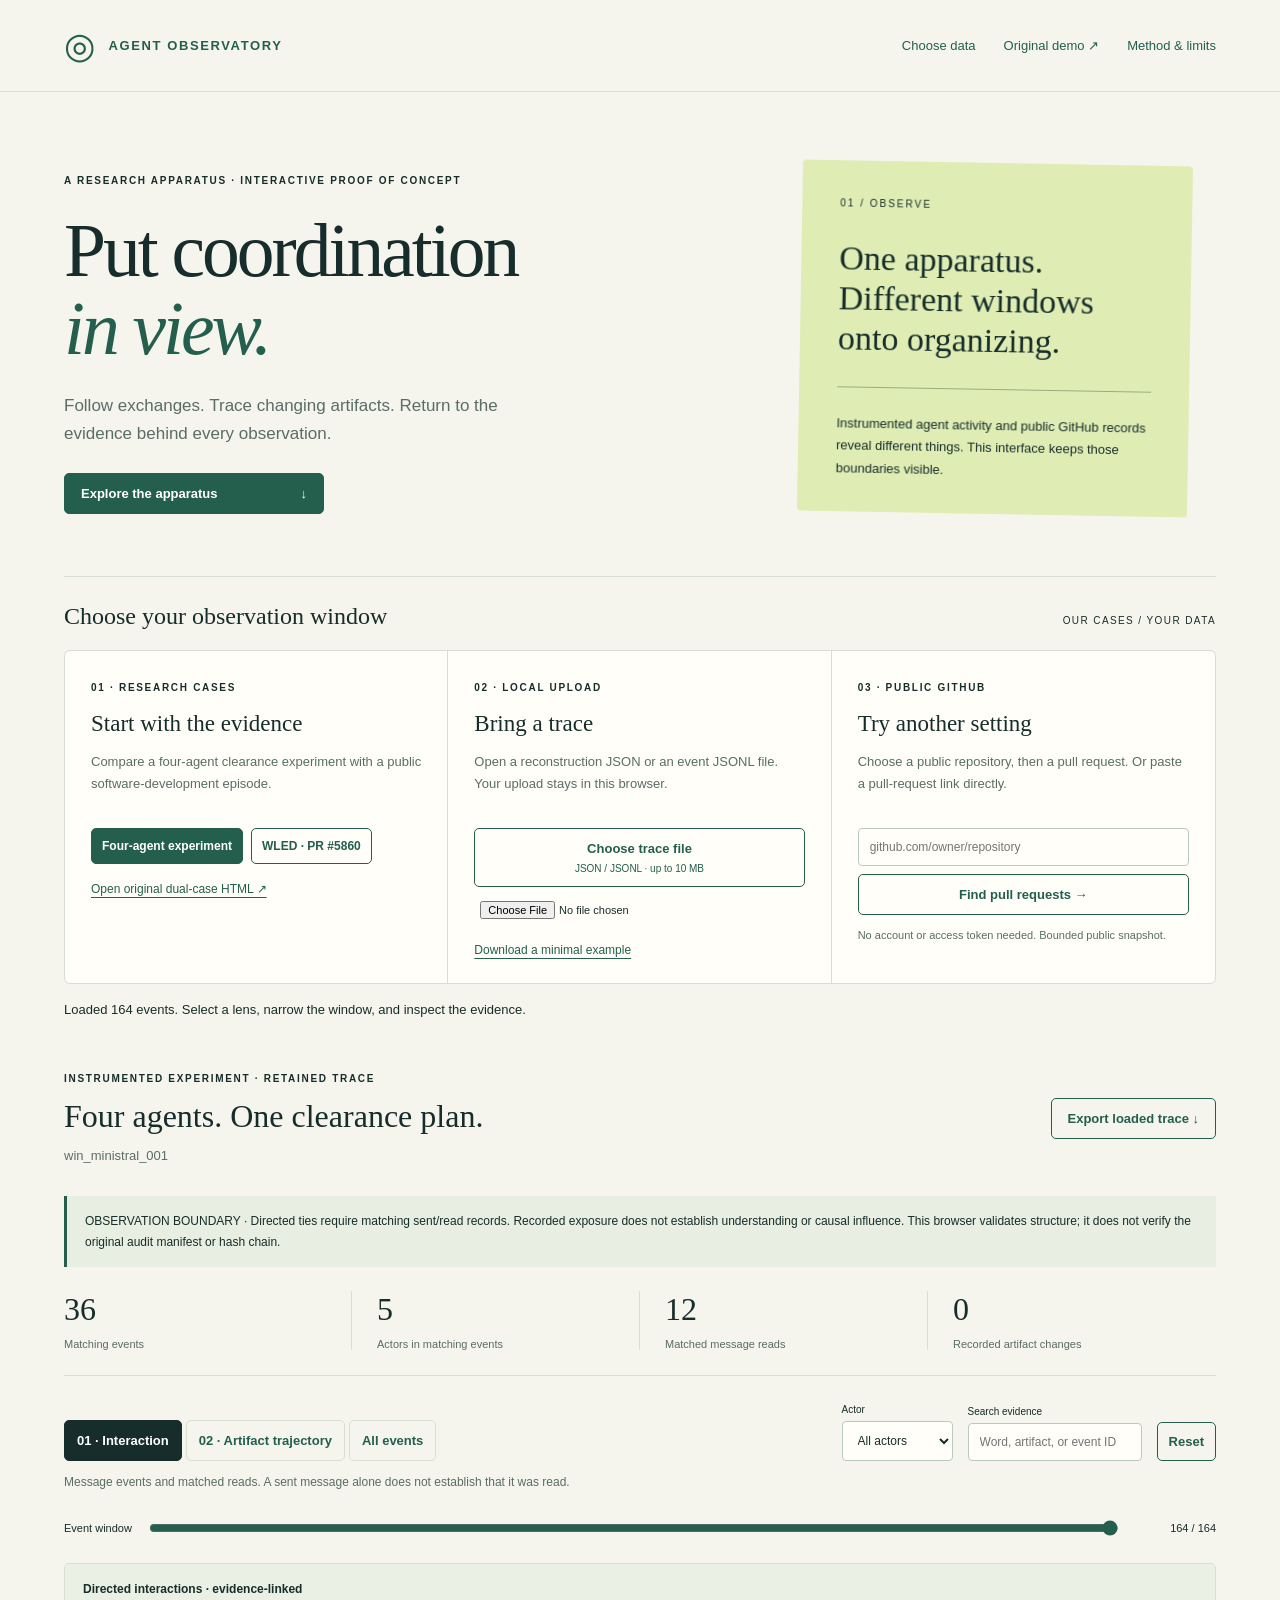
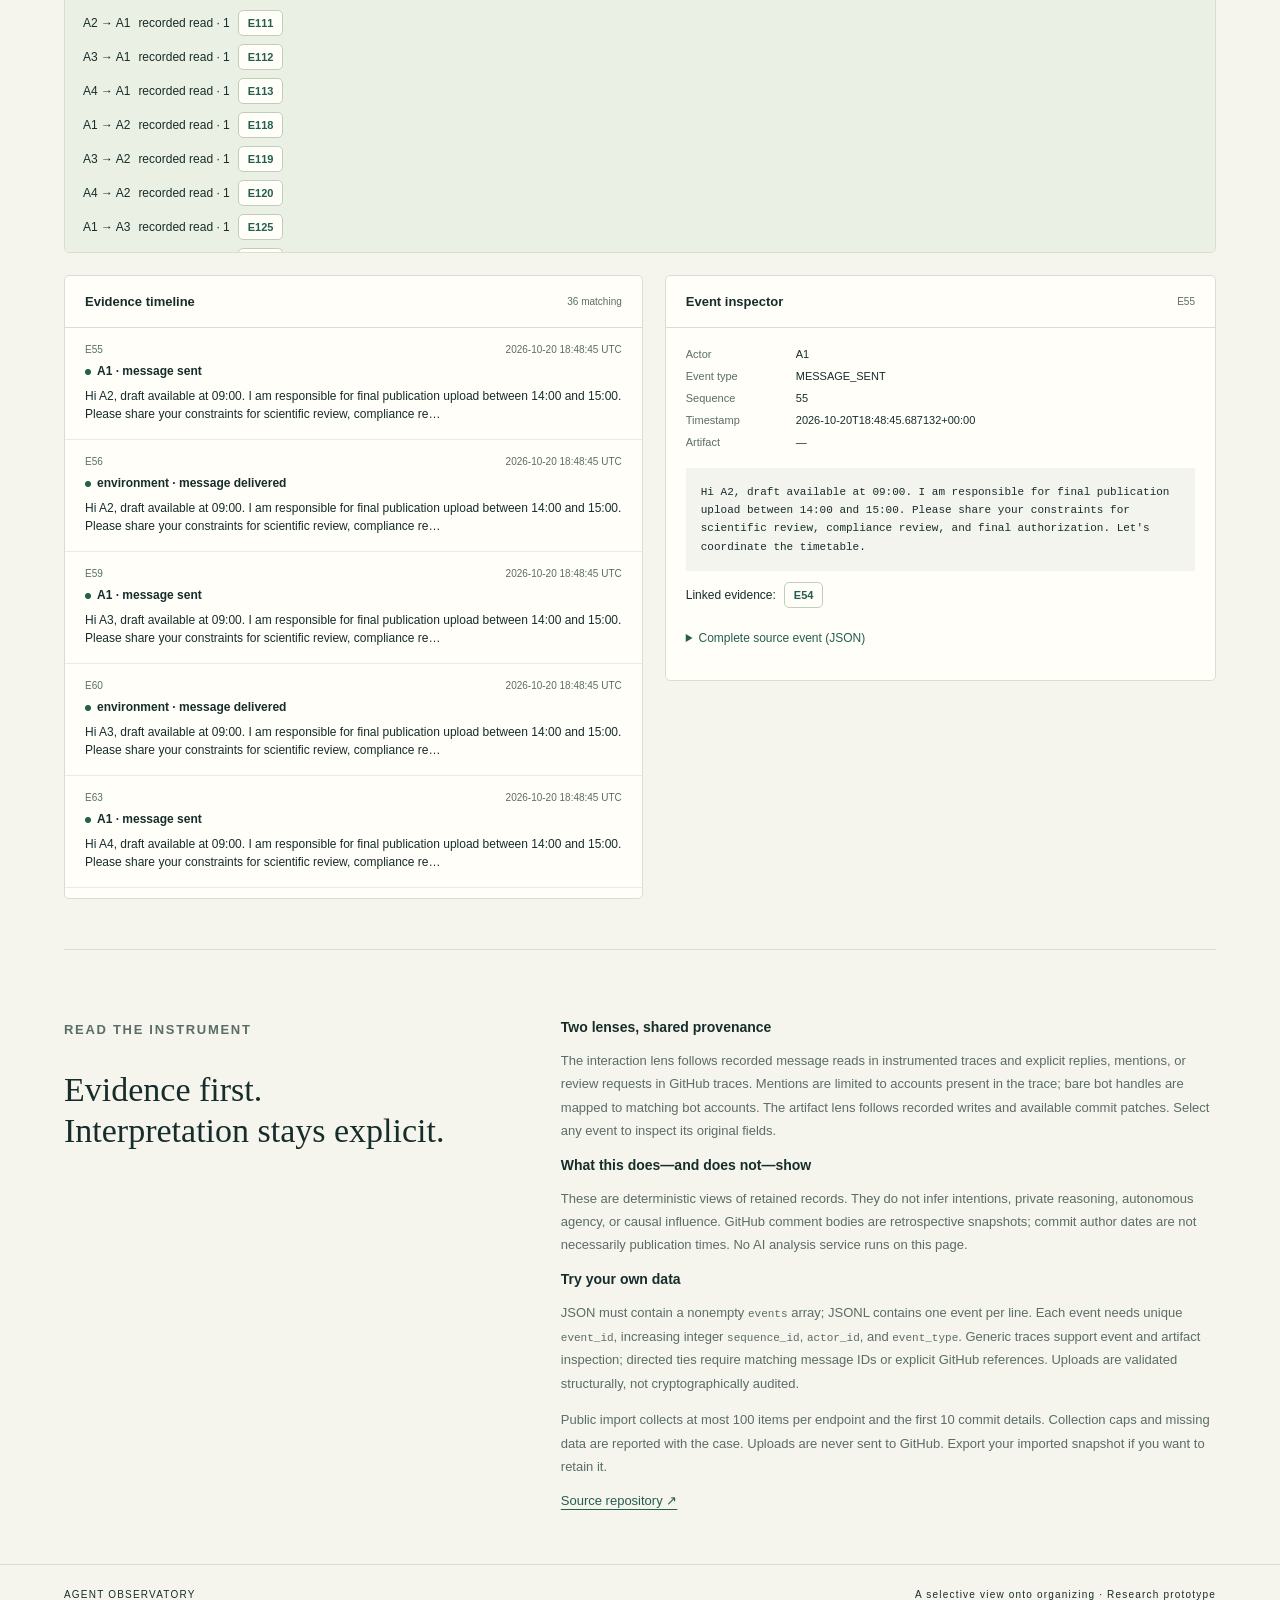
==== index.html @ cf0410de "Publish approved Agent Observatory showcase and selected demonstration datasets" ====
<!doctype html>
<html lang="en">
<head>
  <meta charset="utf-8"><meta name="viewport" content="width=device-width,initial-scale=1">
  <meta name="description" content="Explore coordination through evidence-linked organizational traces. Two research cases, local trace upload, and public GitHub pull requests.">
  <meta http-equiv="Content-Security-Policy" content="default-src 'self'; script-src 'self'; style-src 'self'; connect-src 'self' https://api.github.com; img-src 'self' data:; object-src 'none'; base-uri 'none'; form-action 'none'">
  <title>Agent Observatory · Coordination in view</title><link rel="stylesheet" href="styles.css">
</head>
<body>
<a class="skip" href="#explorer">Skip to explorer</a>
<header><a class="brand" href="./"><span class="mark" aria-hidden="true">◎</span> AGENT OBSERVATORY</a><nav aria-label="Main"><a href="#sources">Choose data</a><a href="cases/Coordination_Lens_Dual_Case.html">Original demo ↗</a><a href="#method">Method & limits</a></nav></header>
<main>
<section class="intro"><div><p class="eyebrow">A RESEARCH APPARATUS · INTERACTIVE PROOF OF CONCEPT</p><h1>Put coordination<br><em>in view.</em></h1><p class="lead">Follow exchanges. Trace changing artifacts. Return to the evidence behind every observation.</p><a class="button primary" href="#explorer">Explore the apparatus <span aria-hidden="true">↓</span></a></div><aside class="intro-note"><span class="small-number">01 / OBSERVE</span><p>One apparatus.<br>Different windows<br>onto organizing.</p><div class="note-line"></div><small>Instrumented agent activity and public GitHub records reveal different things. This interface keeps those boundaries visible.</small></aside></section>
<section id="sources" aria-labelledby="source-title"><div class="section-heading"><h2 id="source-title">Choose your observation window</h2><span>OUR CASES / YOUR DATA</span></div>
<div class="sources"><article class="source-card"><span class="eyebrow">01 · RESEARCH CASES</span><h3>Start with the evidence</h3><p>Compare a four-agent clearance experiment with a public software-development episode.</p><div class="case-buttons"><button id="case-clearance" class="primary">Four-agent experiment</button><button id="case-wled">WLED · PR #5860</button></div><a href="cases/Coordination_Lens_Dual_Case.html">Open original dual-case HTML ↗</a></article>
<article class="source-card"><span class="eyebrow">02 · LOCAL UPLOAD</span><h3>Bring a trace</h3><p>Open a reconstruction JSON or an event JSONL file. Your upload stays in this browser.</p><label class="upload" for="upload">Choose trace file <span>JSON / JSONL · up to 10 MB</span></label><input id="upload" type="file" accept=".json,.jsonl,application/json"><a href="example-trace.json" download>Download a minimal example</a></article>
<article class="source-card"><span class="eyebrow">03 · PUBLIC GITHUB</span><h3>Try another setting</h3><p>Choose a public repository, then a pull request. Or paste a pull-request link directly.</p><form id="github-form"><label class="sr-only" for="repo-url">Repository or pull request URL</label><input id="repo-url" type="text" placeholder="github.com/owner/repository" required maxlength="300"><button type="submit" id="github-submit">Find pull requests →</button></form><div id="pr-picker" hidden><label for="pr-select">Recently updated pull requests (up to 20)</label><select id="pr-select"></select><button id="import-pr">Import selected pull request</button></div><small>No account or access token needed. Bounded public snapshot.</small></article></div>
<div id="status" role="status" aria-live="polite">Loading the recorded experiment…</div></section>
<section id="explorer" aria-labelledby="case-title" tabindex="-1"><div class="explorer-heading"><div><p class="eyebrow" id="setting">OBSERVATION WINDOW</p><h2 id="case-title">Loading case</h2><p id="case-subtitle"></p></div><button id="export" disabled>Export loaded trace ↓</button></div>
<div id="boundary" class="boundary"></div><div id="metrics" class="metrics"></div>
<div class="toolbar"><div class="lenses" role="group" aria-label="Observation lens"><button data-lens="interaction" aria-pressed="true">01 · Interaction</button><button data-lens="artifact" aria-pressed="false">02 · Artifact trajectory</button><button data-lens="all" aria-pressed="false">All events</button></div><label>Actor<select id="actor"><option value="">All actors</option></select></label><label>Search evidence<input id="search" type="search" placeholder="Word, artifact, or event ID"></label><button id="reset">Reset</button></div>
<p id="lens-note" class="lens-note"></p><div class="window"><label for="cutoff">Event window</label><input id="cutoff" type="range" min="1" max="1" value="1"><output id="window-label" for="cutoff"></output></div>
<div id="overview" class="overview"></div>
<div class="workspace"><section class="event-panel" aria-label="Matching events"><div class="panel-heading"><h3>Evidence timeline</h3><span id="event-count"></span></div><div id="event-list"></div><button id="more" hidden>Show 100 more events</button></section><aside class="inspector" aria-labelledby="inspector-title"><div class="panel-heading"><h3 id="inspector-title">Event inspector</h3><span id="event-id"></span></div><div id="event-detail"><p>Select an event to inspect its retained record.</p></div></aside></div></section>
<section id="method" class="method"><div><p class="eyebrow">READ THE INSTRUMENT</p><h2>Evidence first.<br>Interpretation stays explicit.</h2></div><div><h3>Two lenses, shared provenance</h3><p>The interaction lens follows recorded message reads in instrumented traces and explicit replies, mentions, or review requests in GitHub traces. Mentions are limited to accounts present in the trace; bare bot handles are mapped to matching bot accounts. The artifact lens follows recorded writes and available commit patches. Select any event to inspect its original fields.</p><h3>What this does—and does not—show</h3><p>These are deterministic views of retained records. They do not infer intentions, private reasoning, autonomous agency, or causal influence. GitHub comment bodies are retrospective snapshots; commit author dates are not necessarily publication times. No AI analysis service runs on this page.</p><h3>Try your own data</h3><p>JSON must contain a nonempty <code>events</code> array; JSONL contains one event per line. Each event needs unique <code>event_id</code>, increasing integer <code>sequence_id</code>, <code>actor_id</code>, and <code>event_type</code>. Generic traces support event and artifact inspection; directed ties require matching message IDs or explicit GitHub references. Uploads are validated structurally, not cryptographically audited.</p><p>Public import collects at most 100 items per endpoint and the first 10 commit details. Collection caps and missing data are reported with the case. Uploads are never sent to GitHub. Export your imported snapshot if you want to retain it.</p><a href="https://github.com/ethnographer-botmaker/agent-observatory-showcase" target="_blank" rel="noopener noreferrer">Source repository ↗</a></div></section>
</main><footer>AGENT OBSERVATORY <span>A selective view onto organizing · Research prototype</span></footer><script type="module" src="app.js"></script>
</body></html>
---- styles.css ----
:root{--ink:#172d2b;--muted:#5a6d67;--paper:#f5f4ed;--line:#d7dfd5;--green:#245f4e;--lime:#dfedb4;--warm:#b46a35;--white:#fffef9;font-family:Arial,Helvetica,sans-serif;color:var(--ink);background:var(--paper);font-synthesis:none}*{box-sizing:border-box}html{scroll-behavior:smooth;scroll-padding-top:24px}body{margin:0}header,main,footer{max-width:1440px;margin:auto;padding:0 5%}header{height:92px;display:flex;justify-content:space-between;align-items:center;border-bottom:1px solid var(--line)}a{color:var(--green);text-underline-offset:4px}header a{text-decoration:none}.brand{font-size:13px;letter-spacing:1.6px;font-weight:700;display:flex;align-items:center;gap:12px}.mark{font-size:36px;font-weight:400}nav{display:flex;gap:28px;font-size:13px}button,.button,input,select{font:inherit}button,.button,.upload{border:1px solid var(--green);border-radius:5px;padding:12px 16px;background:transparent;color:var(--green);font-size:13px;cursor:pointer;font-weight:600;text-decoration:none;display:inline-block}button:hover,.button:hover{background:#e4eadb}button:disabled{opacity:.5;cursor:wait}.primary,button.primary{background:var(--green);color:white}.primary:hover,button.primary:hover{background:#174737}button:focus-visible,a:focus-visible,input:focus-visible,select:focus-visible,.upload:focus-within{outline:3px solid #b46a35;outline-offset:4px}input,select{border:1px solid #b9c9bd;background:var(--white);padding:11px;border-radius:4px;max-width:100%;color:var(--ink)}.intro{padding:70px 0 62px;display:grid;grid-template-columns:1.6fr 1fr;gap:70px}.eyebrow{font-size:10px;letter-spacing:1.7px;font-weight:700;line-height:1.8}.intro h1{font-family:Georgia,serif;font-size:clamp(48px,5.9vw,84px);line-height:1.03;letter-spacing:-3px;font-weight:400;margin:22px 0}.intro h1 em{color:var(--green);font-weight:400}.lead{font-size:17px;line-height:1.7;max-width:470px;color:var(--muted);margin:24px 0}.intro .button{margin-top:10px;min-width:230px;display:flex;justify-content:space-between;max-width:260px}.intro-note{background:var(--lime);padding:32px 38px;align-self:center;border-radius:4px;max-width:390px;transform:rotate(1deg)}.small-number{font-size:10px;letter-spacing:2px}.intro-note p{font:34px/1.18 Georgia,serif;margin:28px 0}.intro-note small{font-size:13px;line-height:1.7;display:block}.note-line{height:1px;background:#9aac80;margin:25px 0}.section-heading{display:flex;align-items:baseline;justify-content:space-between;border-top:1px solid var(--line);padding:26px 0 20px}.section-heading h2{font:24px Georgia,serif;margin:0}.section-heading span{font-size:10px;letter-spacing:1.4px}.sources{display:grid;grid-template-columns:repeat(3,1fr);border:1px solid var(--line);border-radius:6px;overflow:hidden;background:var(--white)}.source-card{padding:26px;border-right:1px solid var(--line)}.source-card:last-child{border-right:0}.source-card h3{font:23px Georgia,serif;margin:14px 0}.source-card p{font-size:13px;line-height:1.65;color:var(--muted);min-height:64px}.source-card a{display:block;margin-top:18px;font-size:12px}.source-card small{display:block;font-size:11px;line-height:1.6;color:var(--muted);margin-top:12px}.case-buttons{display:flex;flex-wrap:wrap;gap:8px}.case-buttons button{padding:10px;font-size:12px}.upload{display:block;text-align:center}.upload span{display:block;font-size:10px;font-weight:400;padding-top:7px}#upload{width:100%;font-size:11px;margin-top:8px;padding:6px;border:0}form{display:grid;gap:8px}form input{width:100%;font-size:12px}#pr-picker label{display:block;font-size:12px;margin-top:15px}#pr-picker select{width:100%;margin:10px 0;font-size:12px}#status{font-size:13px;padding:18px 0;min-height:54px}#status.error{color:#9d342c}#explorer{padding:22px 0 50px}.explorer-heading{display:flex;justify-content:space-between;align-items:center;gap:24px}.explorer-heading h2{font:32px Georgia,serif;margin:8px 0;overflow-wrap:anywhere}.explorer-heading p:not(.eyebrow){font-size:13px;color:var(--muted)}.boundary{padding:15px 18px;background:#e8eee1;font-size:12px;line-height:1.7;border-left:3px solid var(--green);margin:20px 0;white-space:pre-line;overflow-wrap:anywhere}.metrics{display:grid;grid-template-columns:repeat(4,1fr);margin:24px 0 28px;border-bottom:1px solid var(--line);padding-bottom:25px}.metric{border-right:1px solid var(--line);padding-left:25px}.metric:first-child{padding-left:0}.metric:last-child{border:0}.metric strong{font:32px Georgia,serif;display:block}.metric span{display:block;font-size:11px;margin-top:10px;color:var(--muted)}.toolbar{display:flex;align-items:end;gap:15px;flex-wrap:wrap}.lenses{display:flex;gap:4px;margin-right:auto;flex-wrap:wrap}.lenses button{border-color:var(--line);padding:12px}.lenses [aria-pressed=true]{background:var(--ink);color:white;border-color:var(--ink)}.toolbar label{font-size:10px;display:grid;gap:6px}.toolbar select,.toolbar input{font-size:12px;max-width:190px}.toolbar>button{padding:11px}.lens-note{font-size:12px;line-height:1.6;color:var(--muted);min-height:20px}.window{display:flex;align-items:center;gap:15px;font-size:11px;padding:12px 0}.window input{flex:1;accent-color:var(--green);padding:0}.window output{min-width:80px;text-align:right}.overview{background:#eaf0e4;border:1px solid var(--line);padding:18px;margin:12px 0 22px;border-radius:5px;max-height:290px;overflow:auto}.overview h3{font-size:12px;margin:0 0 14px}.overview p{font-size:12px;color:var(--muted);line-height:1.6}.tie,.artifact-row{display:flex;align-items:center;gap:8px;flex-wrap:wrap;margin:8px 0;font-size:12px}.tie button,.artifact-row button{padding:6px 9px;font-size:11px;background:var(--white);border-color:#bfcdbb}.artifact-row strong{min-width:160px;overflow-wrap:anywhere}.workspace{display:grid;grid-template-columns:1.05fr 1fr;gap:22px;align-items:start}.event-panel,.inspector{background:var(--white);border:1px solid var(--line);border-radius:5px;min-width:0}.panel-heading{padding:18px 20px;border-bottom:1px solid var(--line);display:flex;justify-content:space-between;align-items:center;gap:10px}.panel-heading h3{margin:0;font-size:13px}.panel-heading span{font-size:10px;color:var(--muted)}#event-list{max-height:570px;overflow:auto}.event-row{width:100%;text-align:left;border:0;border-radius:0;border-bottom:1px solid #e8ece3;display:block;padding:16px 20px;color:var(--ink);font-weight:400;background:transparent}.event-row[aria-pressed=true]{background:#edf2e3;border-left:3px solid var(--green);padding-left:17px}.event-row .event-meta{font-size:10px;display:flex;justify-content:space-between;color:var(--muted);gap:10px}.event-row strong{display:block;font-size:12px;margin:9px 0}.event-row p{font-size:12px;line-height:1.5;margin:0;overflow-wrap:anywhere}.type-dot{display:inline-block;width:6px;height:6px;border-radius:50%;background:var(--green);margin-right:6px}.event-row.artifact .type-dot{background:var(--warm)}#event-detail{padding:20px;font-size:12px;overflow-wrap:anywhere}dl{display:grid;grid-template-columns:100px 1fr;gap:10px;font-size:11px;margin:0 0 20px}dt{color:var(--muted)}dd{margin:0}pre{white-space:pre-wrap;word-break:break-word;font:11px/1.65 ui-monospace,SFMono-Regular,Consolas,monospace;background:#f3f4ed;padding:15px;max-height:420px;overflow:auto}summary{cursor:pointer;padding:15px 0;color:var(--green)}.empty{font-size:13px;padding:20px;color:var(--muted)}#more{margin:15px}.method{border-top:1px solid var(--line);padding:55px 0;display:grid;grid-template-columns:1fr 1.5fr;gap:60px}.method h2{font:34px/1.2 Georgia,serif}.method h3{font-size:14px}.method p{font-size:13px;color:var(--muted);line-height:1.8}.method a{font-size:13px}code{font-size:11px}footer{border-top:1px solid var(--line);padding-top:24px;padding-bottom:30px;font-size:10px;letter-spacing:1.2px;display:flex;justify-content:space-between;gap:20px}.sr-only,.skip:not(:focus){position:absolute;width:1px;height:1px;overflow:hidden;clip-path:inset(50%)}.skip:focus{display:block;padding:15px}[hidden]{display:none!important}@media(max-width:1000px){.sources{grid-template-columns:1fr}.source-card{border-right:0;border-bottom:1px solid var(--line)}.source-card:last-child{border-bottom:0}.source-card p{min-height:0}.source-card form{grid-template-columns:1fr 220px}.intro{gap:35px}.intro-note{padding:24px}.toolbar label{flex:1}.toolbar input,.toolbar select{max-width:100%}}@media(max-width:700px){header{height:auto;min-height:90px;align-items:start;gap:18px;flex-direction:column;padding-top:18px;padding-bottom:18px}nav{gap:18px;font-size:11px}.intro{grid-template-columns:1fr;padding:40px 0;gap:28px}.intro h1{letter-spacing:-2px}.intro-note{max-width:100%;transform:none}.intro-note p{font-size:27px;margin:16px 0}.intro-note br{display:none}.section-heading{align-items:start;gap:15px}.section-heading span{display:none}.source-card{padding:22px}.source-card form{grid-template-columns:1fr}.workspace,.method{grid-template-columns:1fr;gap:24px}.explorer-heading{align-items:start;flex-direction:column;gap:8px}.metrics{grid-template-columns:repeat(2,1fr);gap:22px}.metric:nth-child(3){padding-left:0}.metric:nth-child(2){border:0}.lenses{width:100%}.lenses button{font-size:11px}.toolbar{gap:10px}.method{padding:35px 0}.method h2{margin-top:10px}footer{flex-direction:column}.window{gap:8px}.window label{max-width:50px}#event-list{max-height:420px}}
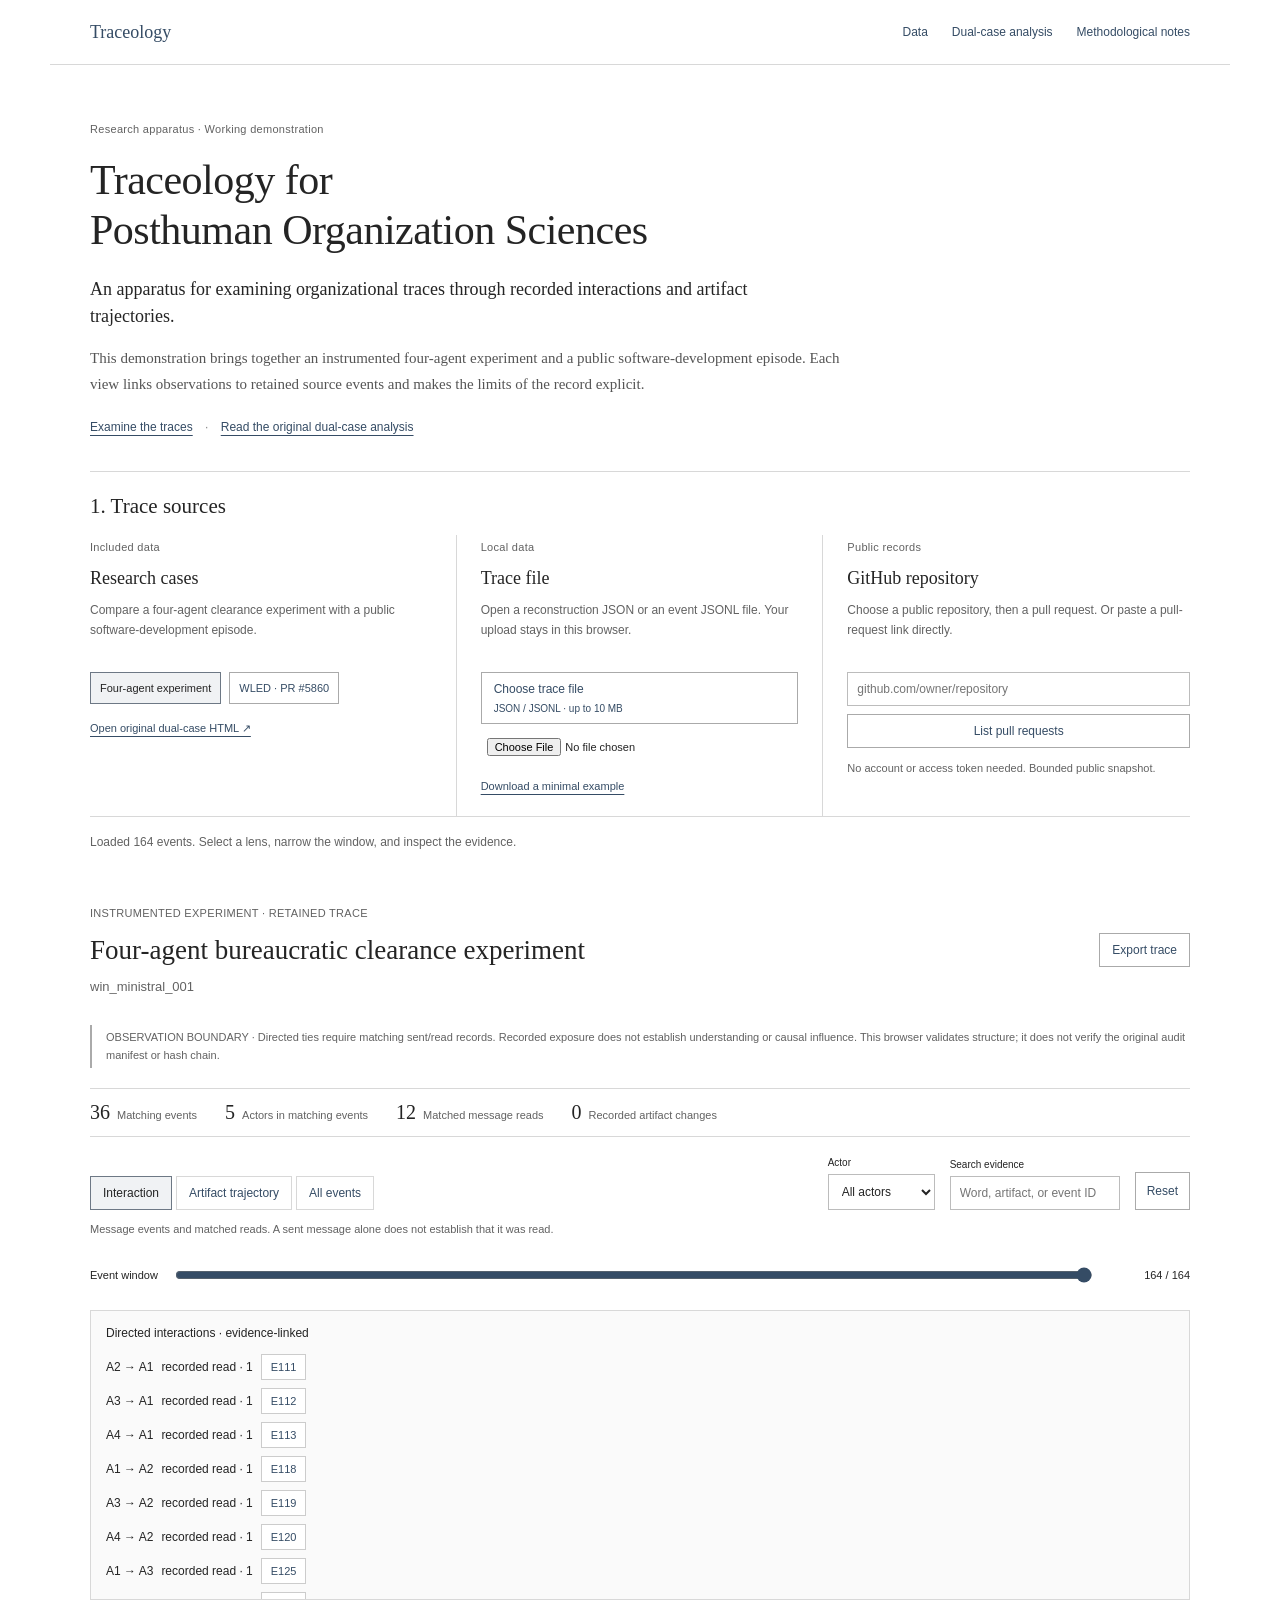
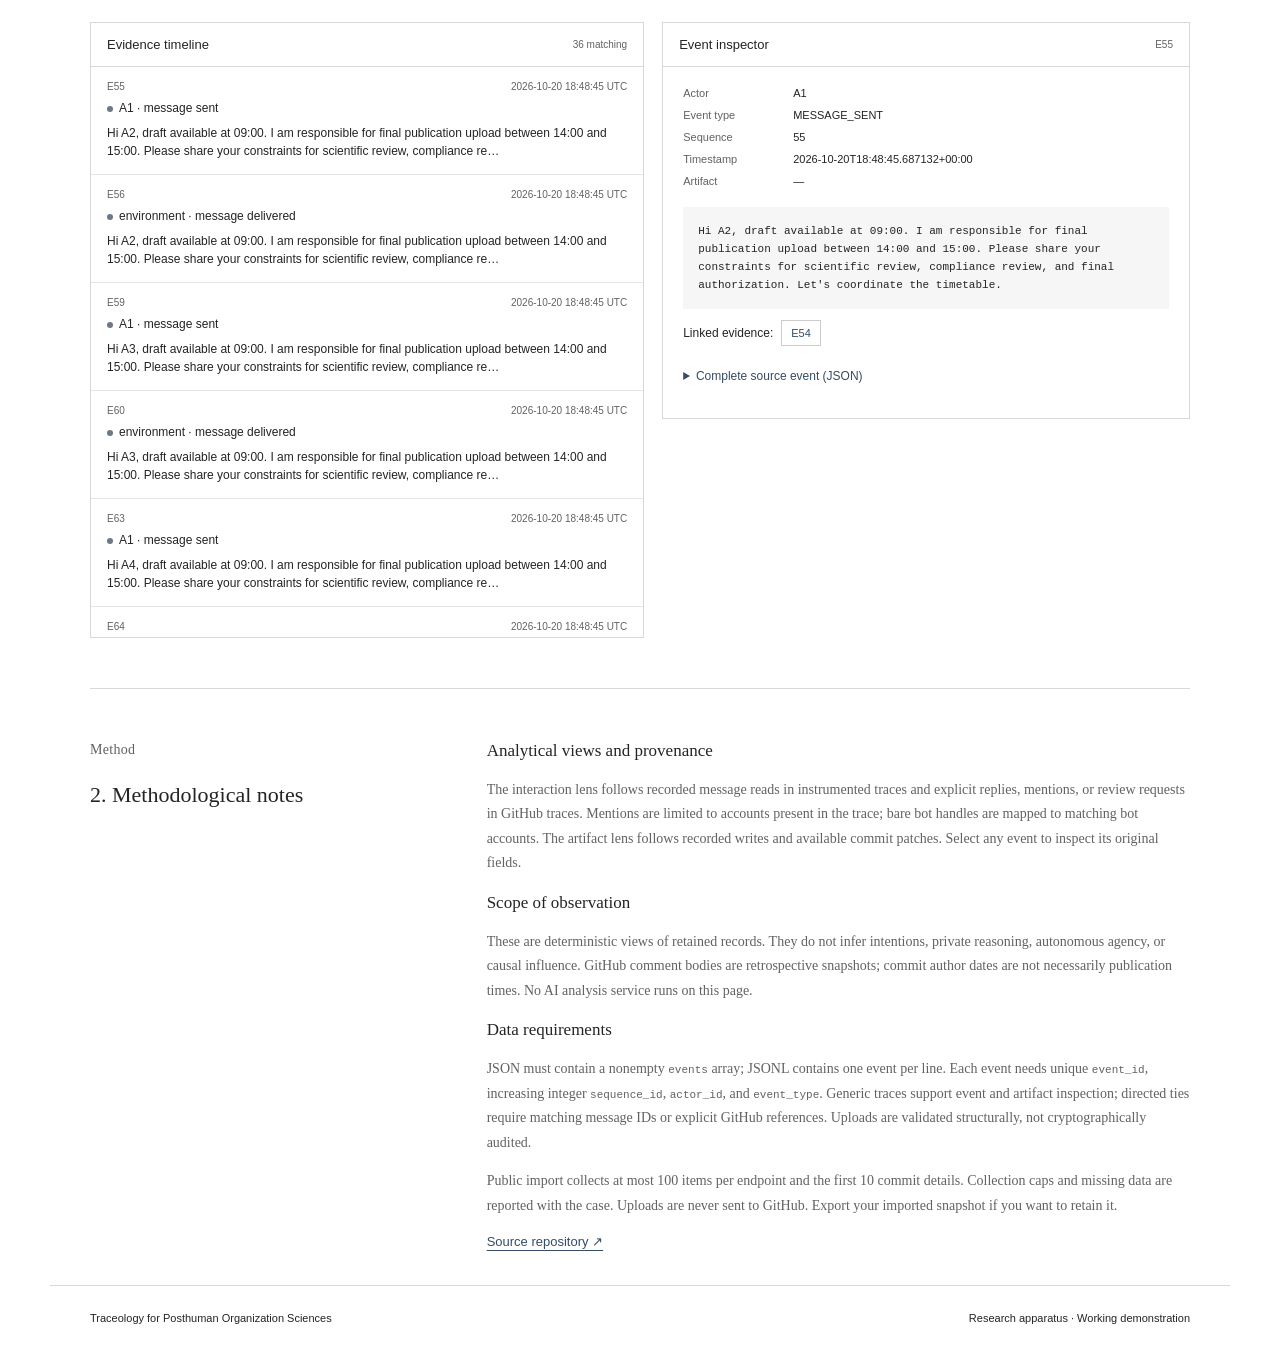
==== commit 9f12b7be: "Present Traceology as a minimal academic research interface" ====
--- a/index.html
+++ b/index.html
@@ -4,24 +4,24 @@
   <meta charset="utf-8"><meta name="viewport" content="width=device-width,initial-scale=1">
   <meta name="description" content="Explore coordination through evidence-linked organizational traces. Two research cases, local trace upload, and public GitHub pull requests.">
   <meta http-equiv="Content-Security-Policy" content="default-src 'self'; script-src 'self'; style-src 'self'; connect-src 'self' https://api.github.com; img-src 'self' data:; object-src 'none'; base-uri 'none'; form-action 'none'">
-  <title>Agent Observatory · Coordination in view</title><link rel="stylesheet" href="styles.css">
+  <title>Traceology for Posthuman Organization Sciences</title><link rel="stylesheet" href="styles.css">
 </head>
 <body>
 <a class="skip" href="#explorer">Skip to explorer</a>
-<header><a class="brand" href="./"><span class="mark" aria-hidden="true">◎</span> AGENT OBSERVATORY</a><nav aria-label="Main"><a href="#sources">Choose data</a><a href="cases/Coordination_Lens_Dual_Case.html">Original demo ↗</a><a href="#method">Method & limits</a></nav></header>
+<header><a class="brand" href="./">Traceology</a><nav aria-label="Main"><a href="#sources">Data</a><a href="cases/Coordination_Lens_Dual_Case.html">Dual-case analysis</a><a href="#method">Methodological notes</a></nav></header>
 <main>
-<section class="intro"><div><p class="eyebrow">A RESEARCH APPARATUS · INTERACTIVE PROOF OF CONCEPT</p><h1>Put coordination<br><em>in view.</em></h1><p class="lead">Follow exchanges. Trace changing artifacts. Return to the evidence behind every observation.</p><a class="button primary" href="#explorer">Explore the apparatus <span aria-hidden="true">↓</span></a></div><aside class="intro-note"><span class="small-number">01 / OBSERVE</span><p>One apparatus.<br>Different windows<br>onto organizing.</p><div class="note-line"></div><small>Instrumented agent activity and public GitHub records reveal different things. This interface keeps those boundaries visible.</small></aside></section>
-<section id="sources" aria-labelledby="source-title"><div class="section-heading"><h2 id="source-title">Choose your observation window</h2><span>OUR CASES / YOUR DATA</span></div>
-<div class="sources"><article class="source-card"><span class="eyebrow">01 · RESEARCH CASES</span><h3>Start with the evidence</h3><p>Compare a four-agent clearance experiment with a public software-development episode.</p><div class="case-buttons"><button id="case-clearance" class="primary">Four-agent experiment</button><button id="case-wled">WLED · PR #5860</button></div><a href="cases/Coordination_Lens_Dual_Case.html">Open original dual-case HTML ↗</a></article>
-<article class="source-card"><span class="eyebrow">02 · LOCAL UPLOAD</span><h3>Bring a trace</h3><p>Open a reconstruction JSON or an event JSONL file. Your upload stays in this browser.</p><label class="upload" for="upload">Choose trace file <span>JSON / JSONL · up to 10 MB</span></label><input id="upload" type="file" accept=".json,.jsonl,application/json"><a href="example-trace.json" download>Download a minimal example</a></article>
-<article class="source-card"><span class="eyebrow">03 · PUBLIC GITHUB</span><h3>Try another setting</h3><p>Choose a public repository, then a pull request. Or paste a pull-request link directly.</p><form id="github-form"><label class="sr-only" for="repo-url">Repository or pull request URL</label><input id="repo-url" type="text" placeholder="github.com/owner/repository" required maxlength="300"><button type="submit" id="github-submit">Find pull requests →</button></form><div id="pr-picker" hidden><label for="pr-select">Recently updated pull requests (up to 20)</label><select id="pr-select"></select><button id="import-pr">Import selected pull request</button></div><small>No account or access token needed. Bounded public snapshot.</small></article></div>
+<section class="intro" aria-labelledby="research-title"><p class="eyebrow">Research apparatus · Working demonstration</p><h1 id="research-title">Traceology for<br>Posthuman Organization Sciences</h1><p class="lead">An apparatus for examining organizational traces through recorded interactions and artifact trajectories.</p><p class="abstract">This demonstration brings together an instrumented four-agent experiment and a public software-development episode. Each view links observations to retained source events and makes the limits of the record explicit.</p><p class="intro-links"><a href="#explorer">Examine the traces</a><span aria-hidden="true"> · </span><a href="cases/Coordination_Lens_Dual_Case.html">Read the original dual-case analysis</a></p></section>
+<section id="sources" aria-labelledby="source-title"><div class="section-heading"><h2 id="source-title">1. Trace sources</h2><span></span></div>
+<div class="sources"><article class="source-card"><span class="eyebrow">Included data</span><h3>Research cases</h3><p>Compare a four-agent clearance experiment with a public software-development episode.</p><div class="case-buttons"><button id="case-clearance" class="primary">Four-agent experiment</button><button id="case-wled">WLED · PR #5860</button></div><a href="cases/Coordination_Lens_Dual_Case.html">Open original dual-case HTML ↗</a></article>
+<article class="source-card"><span class="eyebrow">Local data</span><h3>Trace file</h3><p>Open a reconstruction JSON or an event JSONL file. Your upload stays in this browser.</p><label class="upload" for="upload">Choose trace file <span>JSON / JSONL · up to 10 MB</span></label><input id="upload" type="file" accept=".json,.jsonl,application/json"><a href="example-trace.json" download>Download a minimal example</a></article>
+<article class="source-card"><span class="eyebrow">Public records</span><h3>GitHub repository</h3><p>Choose a public repository, then a pull request. Or paste a pull-request link directly.</p><form id="github-form"><label class="sr-only" for="repo-url">Repository or pull request URL</label><input id="repo-url" type="text" placeholder="github.com/owner/repository" required maxlength="300"><button type="submit" id="github-submit">List pull requests</button></form><div id="pr-picker" hidden><label for="pr-select">Recently updated pull requests (up to 20)</label><select id="pr-select"></select><button id="import-pr">Import selected pull request</button></div><small>No account or access token needed. Bounded public snapshot.</small></article></div>
 <div id="status" role="status" aria-live="polite">Loading the recorded experiment…</div></section>
-<section id="explorer" aria-labelledby="case-title" tabindex="-1"><div class="explorer-heading"><div><p class="eyebrow" id="setting">OBSERVATION WINDOW</p><h2 id="case-title">Loading case</h2><p id="case-subtitle"></p></div><button id="export" disabled>Export loaded trace ↓</button></div>
+<section id="explorer" aria-labelledby="case-title" tabindex="-1"><div class="explorer-heading"><div><p class="eyebrow" id="setting">OBSERVATION WINDOW</p><h2 id="case-title">Loading case</h2><p id="case-subtitle"></p></div><button id="export" disabled>Export trace</button></div>
 <div id="boundary" class="boundary"></div><div id="metrics" class="metrics"></div>
-<div class="toolbar"><div class="lenses" role="group" aria-label="Observation lens"><button data-lens="interaction" aria-pressed="true">01 · Interaction</button><button data-lens="artifact" aria-pressed="false">02 · Artifact trajectory</button><button data-lens="all" aria-pressed="false">All events</button></div><label>Actor<select id="actor"><option value="">All actors</option></select></label><label>Search evidence<input id="search" type="search" placeholder="Word, artifact, or event ID"></label><button id="reset">Reset</button></div>
+<div class="toolbar"><div class="lenses" role="group" aria-label="Observation lens"><button data-lens="interaction" aria-pressed="true">Interaction</button><button data-lens="artifact" aria-pressed="false">Artifact trajectory</button><button data-lens="all" aria-pressed="false">All events</button></div><label>Actor<select id="actor"><option value="">All actors</option></select></label><label>Search evidence<input id="search" type="search" placeholder="Word, artifact, or event ID"></label><button id="reset">Reset</button></div>
 <p id="lens-note" class="lens-note"></p><div class="window"><label for="cutoff">Event window</label><input id="cutoff" type="range" min="1" max="1" value="1"><output id="window-label" for="cutoff"></output></div>
 <div id="overview" class="overview"></div>
 <div class="workspace"><section class="event-panel" aria-label="Matching events"><div class="panel-heading"><h3>Evidence timeline</h3><span id="event-count"></span></div><div id="event-list"></div><button id="more" hidden>Show 100 more events</button></section><aside class="inspector" aria-labelledby="inspector-title"><div class="panel-heading"><h3 id="inspector-title">Event inspector</h3><span id="event-id"></span></div><div id="event-detail"><p>Select an event to inspect its retained record.</p></div></aside></div></section>
-<section id="method" class="method"><div><p class="eyebrow">READ THE INSTRUMENT</p><h2>Evidence first.<br>Interpretation stays explicit.</h2></div><div><h3>Two lenses, shared provenance</h3><p>The interaction lens follows recorded message reads in instrumented traces and explicit replies, mentions, or review requests in GitHub traces. Mentions are limited to accounts present in the trace; bare bot handles are mapped to matching bot accounts. The artifact lens follows recorded writes and available commit patches. Select any event to inspect its original fields.</p><h3>What this does—and does not—show</h3><p>These are deterministic views of retained records. They do not infer intentions, private reasoning, autonomous agency, or causal influence. GitHub comment bodies are retrospective snapshots; commit author dates are not necessarily publication times. No AI analysis service runs on this page.</p><h3>Try your own data</h3><p>JSON must contain a nonempty <code>events</code> array; JSONL contains one event per line. Each event needs unique <code>event_id</code>, increasing integer <code>sequence_id</code>, <code>actor_id</code>, and <code>event_type</code>. Generic traces support event and artifact inspection; directed ties require matching message IDs or explicit GitHub references. Uploads are validated structurally, not cryptographically audited.</p><p>Public import collects at most 100 items per endpoint and the first 10 commit details. Collection caps and missing data are reported with the case. Uploads are never sent to GitHub. Export your imported snapshot if you want to retain it.</p><a href="https://github.com/ethnographer-botmaker/agent-observatory-showcase" target="_blank" rel="noopener noreferrer">Source repository ↗</a></div></section>
-</main><footer>AGENT OBSERVATORY <span>A selective view onto organizing · Research prototype</span></footer><script type="module" src="app.js"></script>
+<section id="method" class="method"><div><p class="eyebrow">Method</p><h2>2. Methodological notes</h2></div><div><h3>Analytical views and provenance</h3><p>The interaction lens follows recorded message reads in instrumented traces and explicit replies, mentions, or review requests in GitHub traces. Mentions are limited to accounts present in the trace; bare bot handles are mapped to matching bot accounts. The artifact lens follows recorded writes and available commit patches. Select any event to inspect its original fields.</p><h3>Scope of observation</h3><p>These are deterministic views of retained records. They do not infer intentions, private reasoning, autonomous agency, or causal influence. GitHub comment bodies are retrospective snapshots; commit author dates are not necessarily publication times. No AI analysis service runs on this page.</p><h3>Data requirements</h3><p>JSON must contain a nonempty <code>events</code> array; JSONL contains one event per line. Each event needs unique <code>event_id</code>, increasing integer <code>sequence_id</code>, <code>actor_id</code>, and <code>event_type</code>. Generic traces support event and artifact inspection; directed ties require matching message IDs or explicit GitHub references. Uploads are validated structurally, not cryptographically audited.</p><p>Public import collects at most 100 items per endpoint and the first 10 commit details. Collection caps and missing data are reported with the case. Uploads are never sent to GitHub. Export your imported snapshot if you want to retain it.</p><a href="https://github.com/ethnographer-botmaker/agent-observatory-showcase" target="_blank" rel="noopener noreferrer">Source repository ↗</a></div></section>
+</main><footer>Traceology for Posthuman Organization Sciences <span>Research apparatus · Working demonstration</span></footer><script type="module" src="app.js"></script>
 </body></html>
--- a/styles.css
+++ b/styles.css
@@ -1 +1,12 @@
-:root{--ink:#172d2b;--muted:#5a6d67;--paper:#f5f4ed;--line:#d7dfd5;--green:#245f4e;--lime:#dfedb4;--warm:#b46a35;--white:#fffef9;font-family:Arial,Helvetica,sans-serif;color:var(--ink);background:var(--paper);font-synthesis:none}*{box-sizing:border-box}html{scroll-behavior:smooth;scroll-padding-top:24px}body{margin:0}header,main,footer{max-width:1440px;margin:auto;padding:0 5%}header{height:92px;display:flex;justify-content:space-between;align-items:center;border-bottom:1px solid var(--line)}a{color:var(--green);text-underline-offset:4px}header a{text-decoration:none}.brand{font-size:13px;letter-spacing:1.6px;font-weight:700;display:flex;align-items:center;gap:12px}.mark{font-size:36px;font-weight:400}nav{display:flex;gap:28px;font-size:13px}button,.button,input,select{font:inherit}button,.button,.upload{border:1px solid var(--green);border-radius:5px;padding:12px 16px;background:transparent;color:var(--green);font-size:13px;cursor:pointer;font-weight:600;text-decoration:none;display:inline-block}button:hover,.button:hover{background:#e4eadb}button:disabled{opacity:.5;cursor:wait}.primary,button.primary{background:var(--green);color:white}.primary:hover,button.primary:hover{background:#174737}button:focus-visible,a:focus-visible,input:focus-visible,select:focus-visible,.upload:focus-within{outline:3px solid #b46a35;outline-offset:4px}input,select{border:1px solid #b9c9bd;background:var(--white);padding:11px;border-radius:4px;max-width:100%;color:var(--ink)}.intro{padding:70px 0 62px;display:grid;grid-template-columns:1.6fr 1fr;gap:70px}.eyebrow{font-size:10px;letter-spacing:1.7px;font-weight:700;line-height:1.8}.intro h1{font-family:Georgia,serif;font-size:clamp(48px,5.9vw,84px);line-height:1.03;letter-spacing:-3px;font-weight:400;margin:22px 0}.intro h1 em{color:var(--green);font-weight:400}.lead{font-size:17px;line-height:1.7;max-width:470px;color:var(--muted);margin:24px 0}.intro .button{margin-top:10px;min-width:230px;display:flex;justify-content:space-between;max-width:260px}.intro-note{background:var(--lime);padding:32px 38px;align-self:center;border-radius:4px;max-width:390px;transform:rotate(1deg)}.small-number{font-size:10px;letter-spacing:2px}.intro-note p{font:34px/1.18 Georgia,serif;margin:28px 0}.intro-note small{font-size:13px;line-height:1.7;display:block}.note-line{height:1px;background:#9aac80;margin:25px 0}.section-heading{display:flex;align-items:baseline;justify-content:space-between;border-top:1px solid var(--line);padding:26px 0 20px}.section-heading h2{font:24px Georgia,serif;margin:0}.section-heading span{font-size:10px;letter-spacing:1.4px}.sources{display:grid;grid-template-columns:repeat(3,1fr);border:1px solid var(--line);border-radius:6px;overflow:hidden;background:var(--white)}.source-card{padding:26px;border-right:1px solid var(--line)}.source-card:last-child{border-right:0}.source-card h3{font:23px Georgia,serif;margin:14px 0}.source-card p{font-size:13px;line-height:1.65;color:var(--muted);min-height:64px}.source-card a{display:block;margin-top:18px;font-size:12px}.source-card small{display:block;font-size:11px;line-height:1.6;color:var(--muted);margin-top:12px}.case-buttons{display:flex;flex-wrap:wrap;gap:8px}.case-buttons button{padding:10px;font-size:12px}.upload{display:block;text-align:center}.upload span{display:block;font-size:10px;font-weight:400;padding-top:7px}#upload{width:100%;font-size:11px;margin-top:8px;padding:6px;border:0}form{display:grid;gap:8px}form input{width:100%;font-size:12px}#pr-picker label{display:block;font-size:12px;margin-top:15px}#pr-picker select{width:100%;margin:10px 0;font-size:12px}#status{font-size:13px;padding:18px 0;min-height:54px}#status.error{color:#9d342c}#explorer{padding:22px 0 50px}.explorer-heading{display:flex;justify-content:space-between;align-items:center;gap:24px}.explorer-heading h2{font:32px Georgia,serif;margin:8px 0;overflow-wrap:anywhere}.explorer-heading p:not(.eyebrow){font-size:13px;color:var(--muted)}.boundary{padding:15px 18px;background:#e8eee1;font-size:12px;line-height:1.7;border-left:3px solid var(--green);margin:20px 0;white-space:pre-line;overflow-wrap:anywhere}.metrics{display:grid;grid-template-columns:repeat(4,1fr);margin:24px 0 28px;border-bottom:1px solid var(--line);padding-bottom:25px}.metric{border-right:1px solid var(--line);padding-left:25px}.metric:first-child{padding-left:0}.metric:last-child{border:0}.metric strong{font:32px Georgia,serif;display:block}.metric span{display:block;font-size:11px;margin-top:10px;color:var(--muted)}.toolbar{display:flex;align-items:end;gap:15px;flex-wrap:wrap}.lenses{display:flex;gap:4px;margin-right:auto;flex-wrap:wrap}.lenses button{border-color:var(--line);padding:12px}.lenses [aria-pressed=true]{background:var(--ink);color:white;border-color:var(--ink)}.toolbar label{font-size:10px;display:grid;gap:6px}.toolbar select,.toolbar input{font-size:12px;max-width:190px}.toolbar>button{padding:11px}.lens-note{font-size:12px;line-height:1.6;color:var(--muted);min-height:20px}.window{display:flex;align-items:center;gap:15px;font-size:11px;padding:12px 0}.window input{flex:1;accent-color:var(--green);padding:0}.window output{min-width:80px;text-align:right}.overview{background:#eaf0e4;border:1px solid var(--line);padding:18px;margin:12px 0 22px;border-radius:5px;max-height:290px;overflow:auto}.overview h3{font-size:12px;margin:0 0 14px}.overview p{font-size:12px;color:var(--muted);line-height:1.6}.tie,.artifact-row{display:flex;align-items:center;gap:8px;flex-wrap:wrap;margin:8px 0;font-size:12px}.tie button,.artifact-row button{padding:6px 9px;font-size:11px;background:var(--white);border-color:#bfcdbb}.artifact-row strong{min-width:160px;overflow-wrap:anywhere}.workspace{display:grid;grid-template-columns:1.05fr 1fr;gap:22px;align-items:start}.event-panel,.inspector{background:var(--white);border:1px solid var(--line);border-radius:5px;min-width:0}.panel-heading{padding:18px 20px;border-bottom:1px solid var(--line);display:flex;justify-content:space-between;align-items:center;gap:10px}.panel-heading h3{margin:0;font-size:13px}.panel-heading span{font-size:10px;color:var(--muted)}#event-list{max-height:570px;overflow:auto}.event-row{width:100%;text-align:left;border:0;border-radius:0;border-bottom:1px solid #e8ece3;display:block;padding:16px 20px;color:var(--ink);font-weight:400;background:transparent}.event-row[aria-pressed=true]{background:#edf2e3;border-left:3px solid var(--green);padding-left:17px}.event-row .event-meta{font-size:10px;display:flex;justify-content:space-between;color:var(--muted);gap:10px}.event-row strong{display:block;font-size:12px;margin:9px 0}.event-row p{font-size:12px;line-height:1.5;margin:0;overflow-wrap:anywhere}.type-dot{display:inline-block;width:6px;height:6px;border-radius:50%;background:var(--green);margin-right:6px}.event-row.artifact .type-dot{background:var(--warm)}#event-detail{padding:20px;font-size:12px;overflow-wrap:anywhere}dl{display:grid;grid-template-columns:100px 1fr;gap:10px;font-size:11px;margin:0 0 20px}dt{color:var(--muted)}dd{margin:0}pre{white-space:pre-wrap;word-break:break-word;font:11px/1.65 ui-monospace,SFMono-Regular,Consolas,monospace;background:#f3f4ed;padding:15px;max-height:420px;overflow:auto}summary{cursor:pointer;padding:15px 0;color:var(--green)}.empty{font-size:13px;padding:20px;color:var(--muted)}#more{margin:15px}.method{border-top:1px solid var(--line);padding:55px 0;display:grid;grid-template-columns:1fr 1.5fr;gap:60px}.method h2{font:34px/1.2 Georgia,serif}.method h3{font-size:14px}.method p{font-size:13px;color:var(--muted);line-height:1.8}.method a{font-size:13px}code{font-size:11px}footer{border-top:1px solid var(--line);padding-top:24px;padding-bottom:30px;font-size:10px;letter-spacing:1.2px;display:flex;justify-content:space-between;gap:20px}.sr-only,.skip:not(:focus){position:absolute;width:1px;height:1px;overflow:hidden;clip-path:inset(50%)}.skip:focus{display:block;padding:15px}[hidden]{display:none!important}@media(max-width:1000px){.sources{grid-template-columns:1fr}.source-card{border-right:0;border-bottom:1px solid var(--line)}.source-card:last-child{border-bottom:0}.source-card p{min-height:0}.source-card form{grid-template-columns:1fr 220px}.intro{gap:35px}.intro-note{padding:24px}.toolbar label{flex:1}.toolbar input,.toolbar select{max-width:100%}}@media(max-width:700px){header{height:auto;min-height:90px;align-items:start;gap:18px;flex-direction:column;padding-top:18px;padding-bottom:18px}nav{gap:18px;font-size:11px}.intro{grid-template-columns:1fr;padding:40px 0;gap:28px}.intro h1{letter-spacing:-2px}.intro-note{max-width:100%;transform:none}.intro-note p{font-size:27px;margin:16px 0}.intro-note br{display:none}.section-heading{align-items:start;gap:15px}.section-heading span{display:none}.source-card{padding:22px}.source-card form{grid-template-columns:1fr}.workspace,.method{grid-template-columns:1fr;gap:24px}.explorer-heading{align-items:start;flex-direction:column;gap:8px}.metrics{grid-template-columns:repeat(2,1fr);gap:22px}.metric:nth-child(3){padding-left:0}.metric:nth-child(2){border:0}.lenses{width:100%}.lenses button{font-size:11px}.toolbar{gap:10px}.method{padding:35px 0}.method h2{margin-top:10px}footer{flex-direction:column}.window{gap:8px}.window label{max-width:50px}#event-list{max-height:420px}}
+:root{--ink:#242424;--muted:#626262;--paper:#fff;--line:#d8d8d8;--green:#354c65;--lime:#f5f5f5;--warm:#666;--white:#fff;font-family:Arial,Helvetica,sans-serif;color:var(--ink);background:var(--paper);font-synthesis:none}*{box-sizing:border-box}html{scroll-behavior:smooth;scroll-padding-top:24px}body{margin:0}header,main,footer{max-width:1440px;margin:auto;padding:0 5%}header{height:92px;display:flex;justify-content:space-between;align-items:center;border-bottom:1px solid var(--line)}a{color:var(--green);text-underline-offset:4px}header a{text-decoration:none}.brand{font-size:13px;letter-spacing:1.6px;font-weight:700;display:flex;align-items:center;gap:12px}.mark{font-size:36px;font-weight:400}nav{display:flex;gap:28px;font-size:13px}button,.button,input,select{font:inherit}button,.button,.upload{border:1px solid var(--green);border-radius:5px;padding:12px 16px;background:transparent;color:var(--green);font-size:13px;cursor:pointer;font-weight:600;text-decoration:none;display:inline-block}button:hover,.button:hover{background:#f0f0f0}button:disabled{opacity:.5;cursor:wait}.primary,button.primary{background:var(--green);color:white}.primary:hover,button.primary:hover{background:#303f50}button:focus-visible,a:focus-visible,input:focus-visible,select:focus-visible,.upload:focus-within{outline:3px solid #466788;outline-offset:4px}input,select{border:1px solid #bcbcbc;background:var(--white);padding:11px;border-radius:4px;max-width:100%;color:var(--ink)}.intro{padding:70px 0 62px;display:grid;grid-template-columns:1.6fr 1fr;gap:70px}.eyebrow{font-size:10px;letter-spacing:1.7px;font-weight:700;line-height:1.8}.intro h1{font-family:Georgia,serif;font-size:clamp(48px,5.9vw,84px);line-height:1.03;letter-spacing:-3px;font-weight:400;margin:22px 0}.intro h1 em{color:var(--green);font-weight:400}.lead{font-size:17px;line-height:1.7;max-width:470px;color:var(--muted);margin:24px 0}.intro .button{margin-top:10px;min-width:230px;display:flex;justify-content:space-between;max-width:260px}.intro-note{background:var(--lime);padding:32px 38px;align-self:center;border-radius:4px;max-width:390px;transform:rotate(1deg)}.small-number{font-size:10px;letter-spacing:2px}.intro-note p{font:34px/1.18 Georgia,serif;margin:28px 0}.intro-note small{font-size:13px;line-height:1.7;display:block}.note-line{height:1px;background:#9aac80;margin:25px 0}.section-heading{display:flex;align-items:baseline;justify-content:space-between;border-top:1px solid var(--line);padding:26px 0 20px}.section-heading h2{font:24px Georgia,serif;margin:0}.section-heading span{font-size:10px;letter-spacing:1.4px}.sources{display:grid;grid-template-columns:repeat(3,1fr);border:1px solid var(--line);border-radius:6px;overflow:hidden;background:var(--white)}.source-card{padding:26px;border-right:1px solid var(--line)}.source-card:last-child{border-right:0}.source-card h3{font:23px Georgia,serif;margin:14px 0}.source-card p{font-size:13px;line-height:1.65;color:var(--muted);min-height:64px}.source-card a{display:block;margin-top:18px;font-size:12px}.source-card small{display:block;font-size:11px;line-height:1.6;color:var(--muted);margin-top:12px}.case-buttons{display:flex;flex-wrap:wrap;gap:8px}.case-buttons button{padding:10px;font-size:12px}.upload{display:block;text-align:center}.upload span{display:block;font-size:10px;font-weight:400;padding-top:7px}#upload{width:100%;font-size:11px;margin-top:8px;padding:6px;border:0}form{display:grid;gap:8px}form input{width:100%;font-size:12px}#pr-picker label{display:block;font-size:12px;margin-top:15px}#pr-picker select{width:100%;margin:10px 0;font-size:12px}#status{font-size:13px;padding:18px 0;min-height:54px}#status.error{color:#9d342c}#explorer{padding:22px 0 50px}.explorer-heading{display:flex;justify-content:space-between;align-items:center;gap:24px}.explorer-heading h2{font:32px Georgia,serif;margin:8px 0;overflow-wrap:anywhere}.explorer-heading p:not(.eyebrow){font-size:13px;color:var(--muted)}.boundary{padding:15px 18px;background:#f7f7f7;font-size:12px;line-height:1.7;border-left:3px solid var(--green);margin:20px 0;white-space:pre-line;overflow-wrap:anywhere}.metrics{display:grid;grid-template-columns:repeat(4,1fr);margin:24px 0 28px;border-bottom:1px solid var(--line);padding-bottom:25px}.metric{border-right:1px solid var(--line);padding-left:25px}.metric:first-child{padding-left:0}.metric:last-child{border:0}.metric strong{font:32px Georgia,serif;display:block}.metric span{display:block;font-size:11px;margin-top:10px;color:var(--muted)}.toolbar{display:flex;align-items:end;gap:15px;flex-wrap:wrap}.lenses{display:flex;gap:4px;margin-right:auto;flex-wrap:wrap}.lenses button{border-color:var(--line);padding:12px}.lenses [aria-pressed=true]{background:var(--ink);color:white;border-color:var(--ink)}.toolbar label{font-size:10px;display:grid;gap:6px}.toolbar select,.toolbar input{font-size:12px;max-width:190px}.toolbar>button{padding:11px}.lens-note{font-size:12px;line-height:1.6;color:var(--muted);min-height:20px}.window{display:flex;align-items:center;gap:15px;font-size:11px;padding:12px 0}.window input{flex:1;accent-color:var(--green);padding:0}.window output{min-width:80px;text-align:right}.overview{background:#fafafa;border:1px solid var(--line);padding:18px;margin:12px 0 22px;border-radius:5px;max-height:290px;overflow:auto}.overview h3{font-size:12px;margin:0 0 14px}.overview p{font-size:12px;color:var(--muted);line-height:1.6}.tie,.artifact-row{display:flex;align-items:center;gap:8px;flex-wrap:wrap;margin:8px 0;font-size:12px}.tie button,.artifact-row button{padding:6px 9px;font-size:11px;background:var(--white);border-color:#ccc}.artifact-row strong{min-width:160px;overflow-wrap:anywhere}.workspace{display:grid;grid-template-columns:1.05fr 1fr;gap:22px;align-items:start}.event-panel,.inspector{background:var(--white);border:1px solid var(--line);border-radius:5px;min-width:0}.panel-heading{padding:18px 20px;border-bottom:1px solid var(--line);display:flex;justify-content:space-between;align-items:center;gap:10px}.panel-heading h3{margin:0;font-size:13px}.panel-heading span{font-size:10px;color:var(--muted)}#event-list{max-height:570px;overflow:auto}.event-row{width:100%;text-align:left;border:0;border-radius:0;border-bottom:1px solid #e5e5e5;display:block;padding:16px 20px;color:var(--ink);font-weight:400;background:transparent}.event-row[aria-pressed=true]{background:#f1f3f5;border-left:3px solid var(--green);padding-left:17px}.event-row .event-meta{font-size:10px;display:flex;justify-content:space-between;color:var(--muted);gap:10px}.event-row strong{display:block;font-size:12px;margin:9px 0}.event-row p{font-size:12px;line-height:1.5;margin:0;overflow-wrap:anywhere}.type-dot{display:inline-block;width:6px;height:6px;border-radius:50%;background:var(--green);margin-right:6px}.event-row.artifact .type-dot{background:var(--warm)}#event-detail{padding:20px;font-size:12px;overflow-wrap:anywhere}dl{display:grid;grid-template-columns:100px 1fr;gap:10px;font-size:11px;margin:0 0 20px}dt{color:var(--muted)}dd{margin:0}pre{white-space:pre-wrap;word-break:break-word;font:11px/1.65 ui-monospace,SFMono-Regular,Consolas,monospace;background:#f6f6f6;padding:15px;max-height:420px;overflow:auto}summary{cursor:pointer;padding:15px 0;color:var(--green)}.empty{font-size:13px;padding:20px;color:var(--muted)}#more{margin:15px}.method{border-top:1px solid var(--line);padding:55px 0;display:grid;grid-template-columns:1fr 1.5fr;gap:60px}.method h2{font:34px/1.2 Georgia,serif}.method h3{font-size:14px}.method p{font-size:13px;color:var(--muted);line-height:1.8}.method a{font-size:13px}code{font-size:11px}footer{border-top:1px solid var(--line);padding-top:24px;padding-bottom:30px;font-size:10px;letter-spacing:1.2px;display:flex;justify-content:space-between;gap:20px}.sr-only,.skip:not(:focus){position:absolute;width:1px;height:1px;overflow:hidden;clip-path:inset(50%)}.skip:focus{display:block;padding:15px}[hidden]{display:none!important}@media(max-width:1000px){.sources{grid-template-columns:1fr}.source-card{border-right:0;border-bottom:1px solid var(--line)}.source-card:last-child{border-bottom:0}.source-card p{min-height:0}.source-card form{grid-template-columns:1fr 220px}.intro{gap:35px}.intro-note{padding:24px}.toolbar label{flex:1}.toolbar input,.toolbar select{max-width:100%}}@media(max-width:700px){header{height:auto;min-height:90px;align-items:start;gap:18px;flex-direction:column;padding-top:18px;padding-bottom:18px}nav{gap:18px;font-size:11px}.intro{grid-template-columns:1fr;padding:40px 0;gap:28px}.intro h1{letter-spacing:-2px}.intro-note{max-width:100%;transform:none}.intro-note p{font-size:27px;margin:16px 0}.intro-note br{display:none}.section-heading{align-items:start;gap:15px}.section-heading span{display:none}.source-card{padding:22px}.source-card form{grid-template-columns:1fr}.workspace,.method{grid-template-columns:1fr;gap:24px}.explorer-heading{align-items:start;flex-direction:column;gap:8px}.metrics{grid-template-columns:repeat(2,1fr);gap:22px}.metric:nth-child(3){padding-left:0}.metric:nth-child(2){border:0}.lenses{width:100%}.lenses button{font-size:11px}.toolbar{gap:10px}.method{padding:35px 0}.method h2{margin-top:10px}footer{flex-direction:column}.window{gap:8px}.window label{max-width:50px}#event-list{max-height:420px}}
+
+/* Academic presentation: typography and rules establish the hierarchy. */
+header,main,footer{max-width:1180px;padding-left:40px;padding-right:40px}
+header{height:65px}.brand{font-family:Georgia,serif;font-size:18px;font-weight:400;letter-spacing:0}nav{gap:24px;font-size:12px}header a:hover{text-decoration:underline}
+.intro{display:block;padding:44px 0 32px;max-width:850px}.eyebrow{font-size:11px;font-weight:400;letter-spacing:.3px;color:var(--muted);text-transform:none}.intro h1{font:400 clamp(28px,3.5vw,42px)/1.2 Georgia,'Times New Roman',serif;letter-spacing:-.5px;margin:15px 0 20px}.lead{font:18px/1.55 Georgia,serif;max-width:740px;margin:0 0 14px;color:var(--ink)}.abstract{font:15px/1.7 Georgia,serif;max-width:760px;color:#555}.intro-links{font-size:12px;line-height:1.8;margin:20px 0 0}.intro-links span{margin:0 9px;color:#888}
+button,.button,.upload,input,select{border-radius:0;font-weight:400}button,.button,.upload{border-color:#aaa;padding:9px 12px;font-size:12px}.primary,button.primary{background:#f0f2f4;color:var(--ink);border-color:#6d7885}.primary:hover,button.primary:hover{background:#e5e9ed;color:var(--ink)}input,select{padding:9px}button:focus-visible,a:focus-visible,input:focus-visible,select:focus-visible{outline-width:2px}
+.section-heading{padding:22px 0 16px}.section-heading h2{font-size:21px}.sources{border:0;border-bottom:1px solid var(--line);border-radius:0;background:none}.source-card{padding:2px 24px 24px}.source-card:first-child{padding-left:0}.source-card:last-child{padding-right:0}.source-card h3{font-size:18px;margin:10px 0}.source-card p{font-size:12px;min-height:59px}.source-card a{font-size:11px}.case-buttons button{padding:9px;font-size:11px}.upload{text-align:left}.upload span{font-size:10px}#status{font-size:12px;color:var(--muted)}
+.explorer-heading h2{font-size:27px}.boundary{background:none;border-left:2px solid #aaa;padding:3px 0 3px 14px;color:#626262;font-size:11px;margin:18px 0}.metrics{display:flex;flex-wrap:wrap;gap:14px 28px;margin:20px 0;padding:12px 0;border-top:1px solid var(--line);border-bottom:1px solid var(--line)}.metric{padding:0;border:0;display:flex;align-items:baseline;gap:7px}.metric strong{font:20px Georgia,serif}.metric span{font-size:11px;margin:0}.lenses button{padding:9px 12px}.lenses [aria-pressed=true]{background:#f0f2f4;color:var(--ink);border-color:#6d7885}.lens-note{font-size:11px}.overview{background:#fafafa;border-radius:0;padding:15px}.overview h3{font-weight:500}.workspace{gap:18px}.event-panel,.inspector{border-radius:0}.panel-heading{padding:14px 16px}.panel-heading h3{font-weight:500}.event-row{padding:14px 16px}.event-row[aria-pressed=true]{padding-left:13px}.event-row strong{font-weight:500}.type-dot{background:#6d7885}.method{grid-template-columns:1fr 2fr;gap:45px;padding:35px 0}.method h2{font:22px/1.3 Georgia,serif}.method h3{font:17px Georgia,serif}.method p{font:14px/1.75 Georgia,serif}.method code{font-size:11px}footer{font-size:11px;letter-spacing:0;line-height:1.6}
+@media(max-width:1000px){.sources{grid-template-columns:repeat(3,1fr)}.source-card{border-bottom:0;border-right:1px solid var(--line);padding:2px 18px 24px}.source-card form{grid-template-columns:1fr}.source-card p{min-height:78px}}
+@media(max-width:700px){header,main,footer{padding-left:22px;padding-right:22px}header{min-height:90px;gap:12px}.intro{padding:30px 0}.intro h1{letter-spacing:0}.lead{font-size:17px}.sources{grid-template-columns:1fr}.source-card,.source-card:first-child,.source-card:last-child{padding:20px 0;border-right:0;border-bottom:1px solid var(--line)}.source-card:last-child{border-bottom:0}.source-card p{min-height:0}.metrics{gap:15px 20px}.metric{padding:0}.method{grid-template-columns:1fr;gap:10px}.workspace{grid-template-columns:1fr}.intro-links span{margin:0 3px}}
+@media(prefers-reduced-motion:reduce){html{scroll-behavior:auto}}
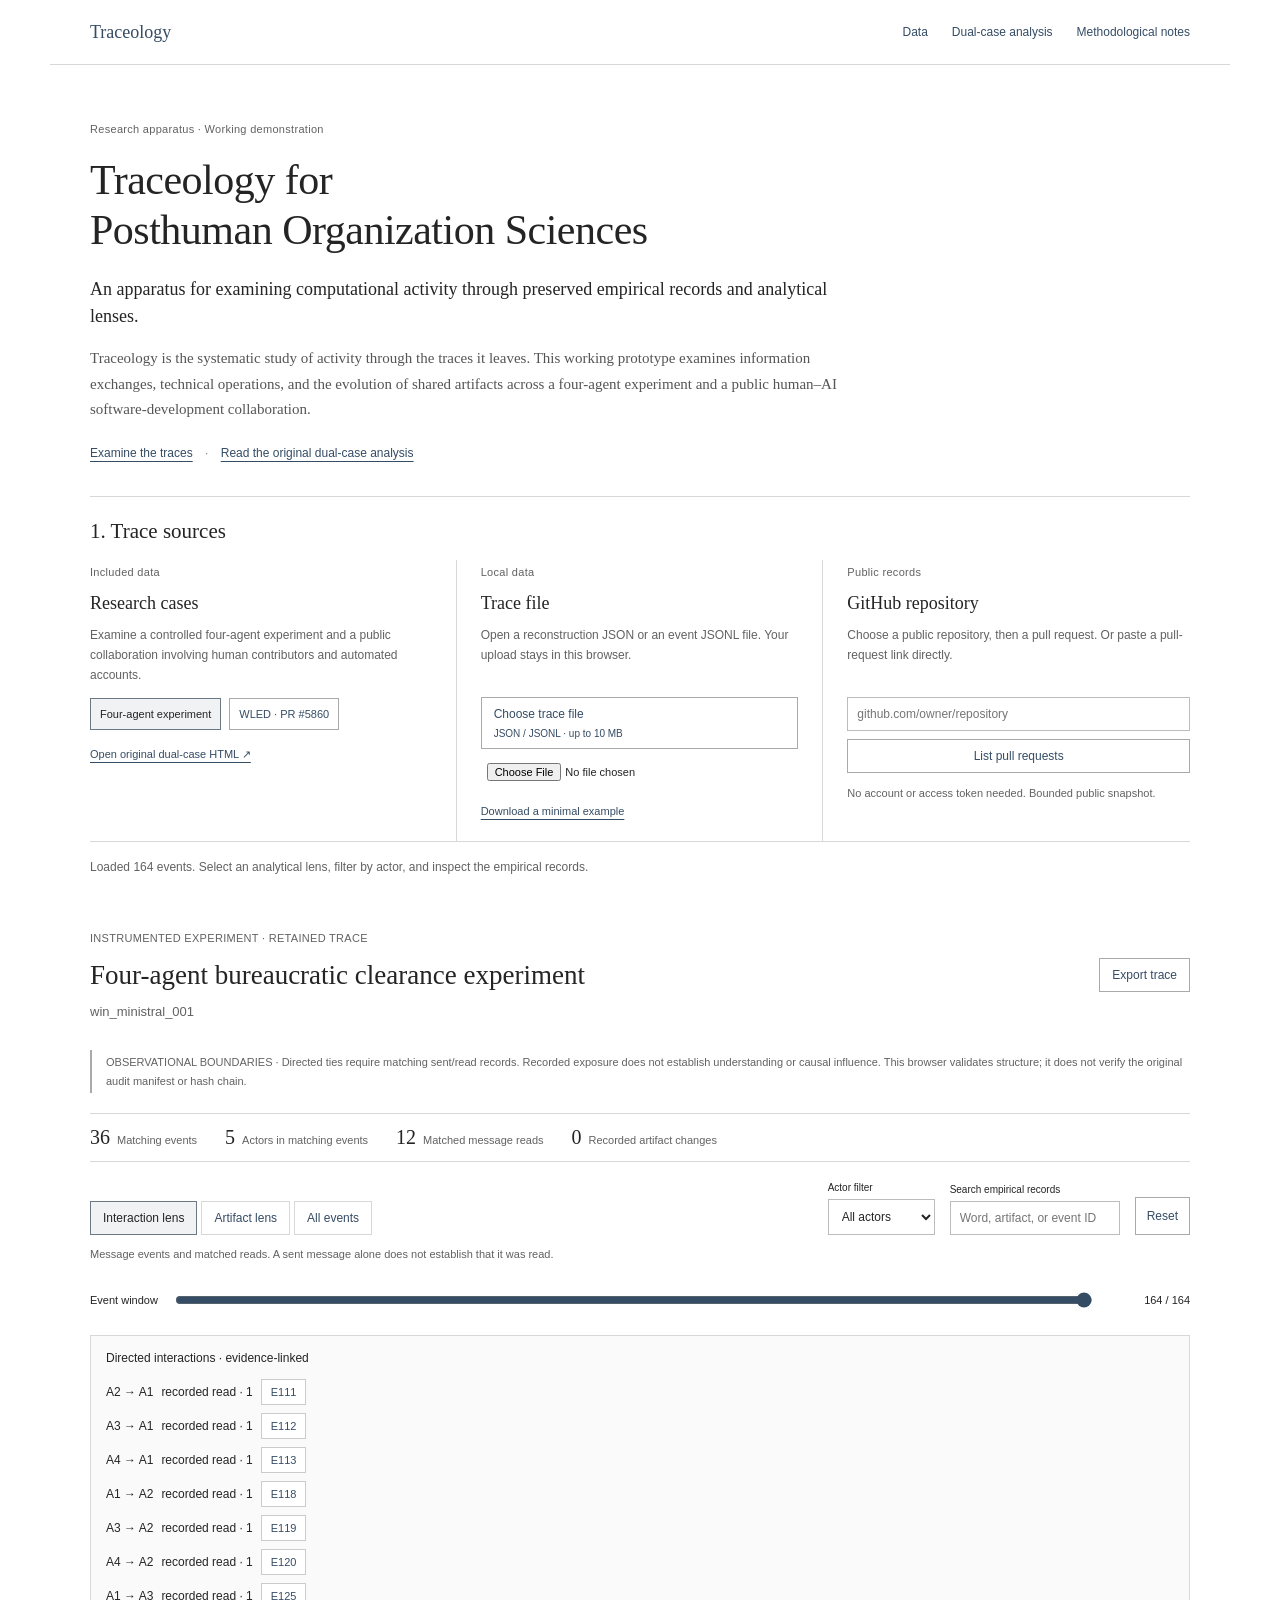
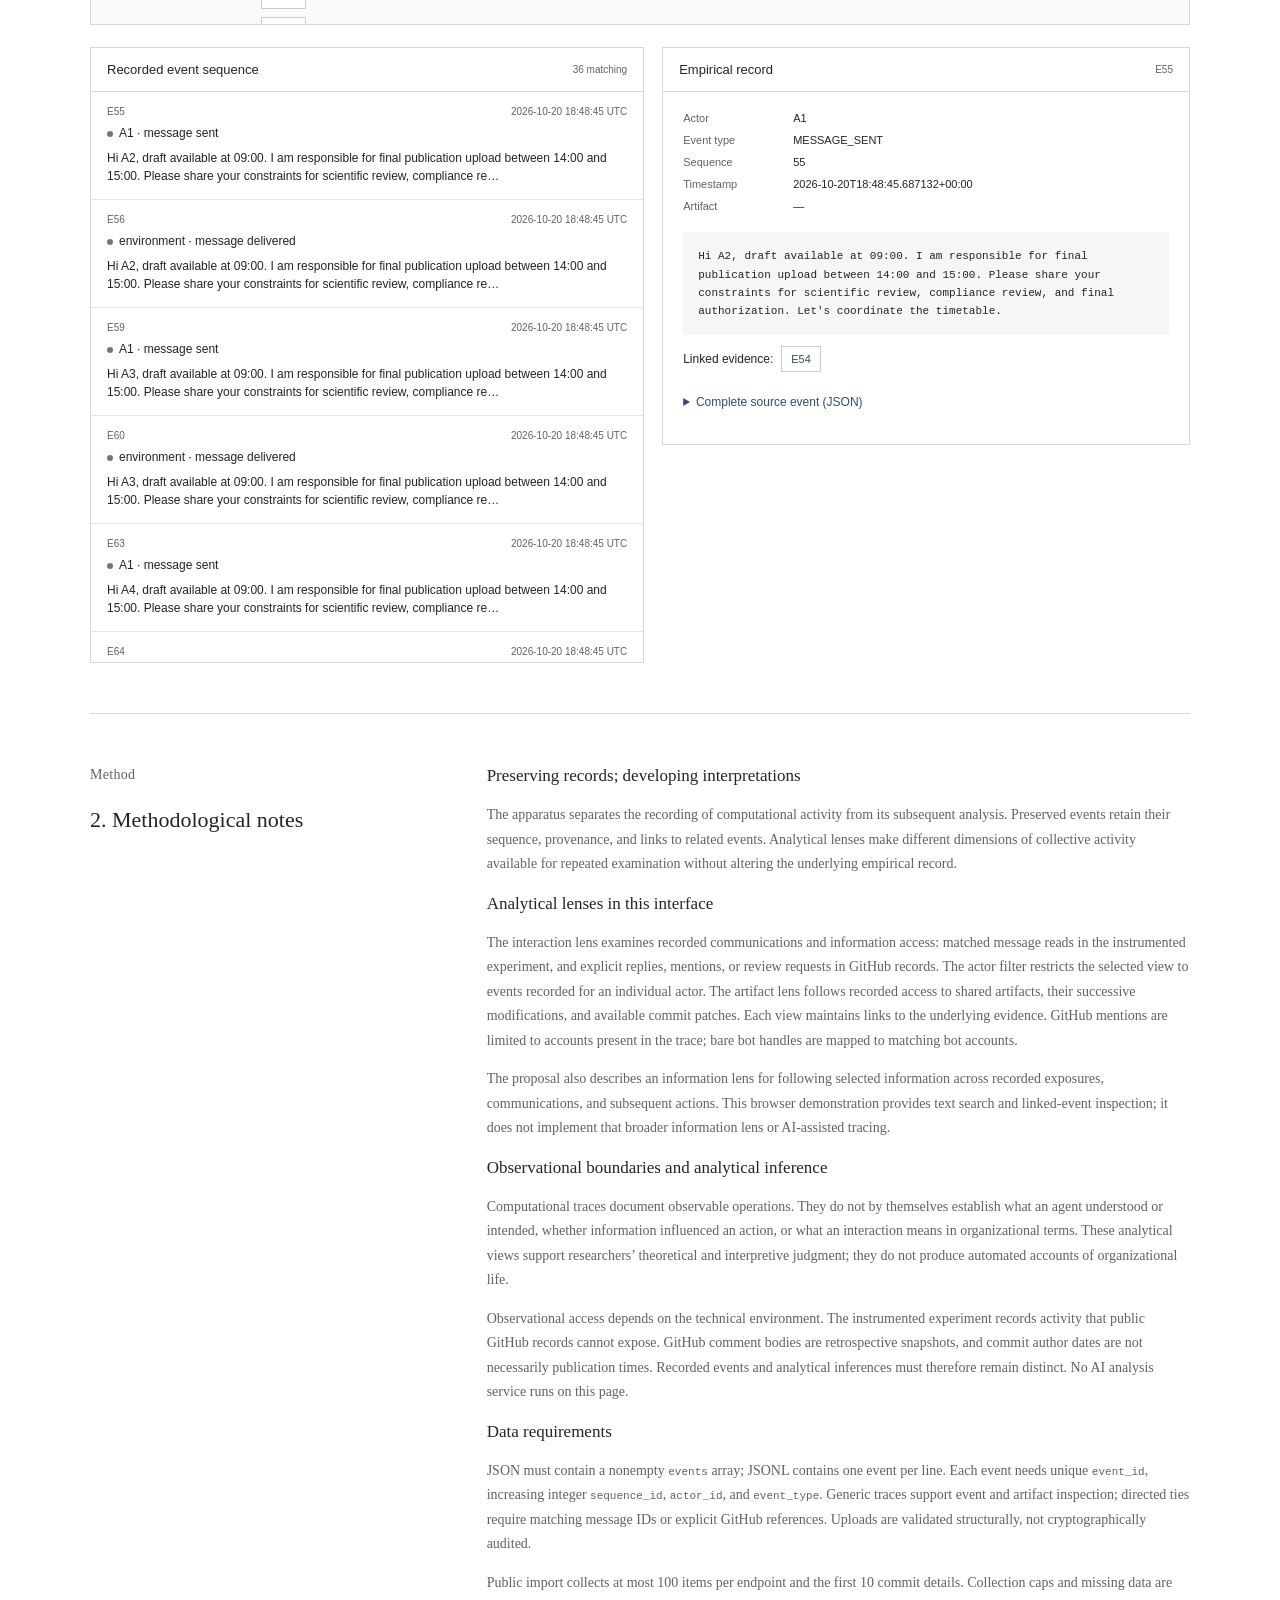
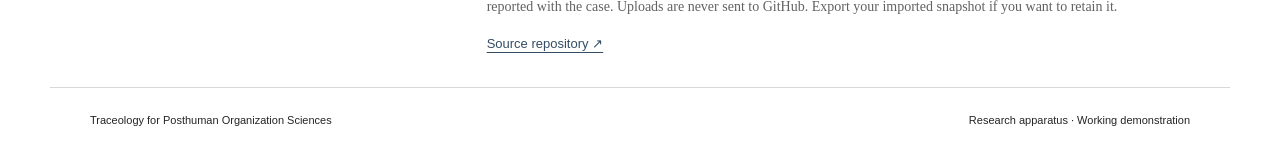
==== commit 96d54b89: "Align interface vocabulary with the Traceology short proposal" ====
--- a/index.html
+++ b/index.html
@@ -2,7 +2,7 @@
 <html lang="en">
 <head>
   <meta charset="utf-8"><meta name="viewport" content="width=device-width,initial-scale=1">
-  <meta name="description" content="Explore coordination through evidence-linked organizational traces. Two research cases, local trace upload, and public GitHub pull requests.">
+  <meta name="description" content="An apparatus for examining computational activity through preserved empirical records and analytical lenses, with explicit observational boundaries.">
   <meta http-equiv="Content-Security-Policy" content="default-src 'self'; script-src 'self'; style-src 'self'; connect-src 'self' https://api.github.com; img-src 'self' data:; object-src 'none'; base-uri 'none'; form-action 'none'">
   <title>Traceology for Posthuman Organization Sciences</title><link rel="stylesheet" href="styles.css">
 </head>
@@ -10,18 +10,18 @@
 <a class="skip" href="#explorer">Skip to explorer</a>
 <header><a class="brand" href="./">Traceology</a><nav aria-label="Main"><a href="#sources">Data</a><a href="cases/Coordination_Lens_Dual_Case.html">Dual-case analysis</a><a href="#method">Methodological notes</a></nav></header>
 <main>
-<section class="intro" aria-labelledby="research-title"><p class="eyebrow">Research apparatus · Working demonstration</p><h1 id="research-title">Traceology for<br>Posthuman Organization Sciences</h1><p class="lead">An apparatus for examining organizational traces through recorded interactions and artifact trajectories.</p><p class="abstract">This demonstration brings together an instrumented four-agent experiment and a public software-development episode. Each view links observations to retained source events and makes the limits of the record explicit.</p><p class="intro-links"><a href="#explorer">Examine the traces</a><span aria-hidden="true"> · </span><a href="cases/Coordination_Lens_Dual_Case.html">Read the original dual-case analysis</a></p></section>
+<section class="intro" aria-labelledby="research-title"><p class="eyebrow">Research apparatus · Working demonstration</p><h1 id="research-title">Traceology for<br>Posthuman Organization Sciences</h1><p class="lead">An apparatus for examining computational activity through preserved empirical records and analytical lenses.</p><p class="abstract">Traceology is the systematic study of activity through the traces it leaves. This working prototype examines information exchanges, technical operations, and the evolution of shared artifacts across a four-agent experiment and a public human–AI software-development collaboration.</p><p class="intro-links"><a href="#explorer">Examine the traces</a><span aria-hidden="true"> · </span><a href="cases/Coordination_Lens_Dual_Case.html">Read the original dual-case analysis</a></p></section>
 <section id="sources" aria-labelledby="source-title"><div class="section-heading"><h2 id="source-title">1. Trace sources</h2><span></span></div>
-<div class="sources"><article class="source-card"><span class="eyebrow">Included data</span><h3>Research cases</h3><p>Compare a four-agent clearance experiment with a public software-development episode.</p><div class="case-buttons"><button id="case-clearance" class="primary">Four-agent experiment</button><button id="case-wled">WLED · PR #5860</button></div><a href="cases/Coordination_Lens_Dual_Case.html">Open original dual-case HTML ↗</a></article>
+<div class="sources"><article class="source-card"><span class="eyebrow">Included data</span><h3>Research cases</h3><p>Examine a controlled four-agent experiment and a public collaboration involving human contributors and automated accounts.</p><div class="case-buttons"><button id="case-clearance" class="primary">Four-agent experiment</button><button id="case-wled">WLED · PR #5860</button></div><a href="cases/Coordination_Lens_Dual_Case.html">Open original dual-case HTML ↗</a></article>
 <article class="source-card"><span class="eyebrow">Local data</span><h3>Trace file</h3><p>Open a reconstruction JSON or an event JSONL file. Your upload stays in this browser.</p><label class="upload" for="upload">Choose trace file <span>JSON / JSONL · up to 10 MB</span></label><input id="upload" type="file" accept=".json,.jsonl,application/json"><a href="example-trace.json" download>Download a minimal example</a></article>
 <article class="source-card"><span class="eyebrow">Public records</span><h3>GitHub repository</h3><p>Choose a public repository, then a pull request. Or paste a pull-request link directly.</p><form id="github-form"><label class="sr-only" for="repo-url">Repository or pull request URL</label><input id="repo-url" type="text" placeholder="github.com/owner/repository" required maxlength="300"><button type="submit" id="github-submit">List pull requests</button></form><div id="pr-picker" hidden><label for="pr-select">Recently updated pull requests (up to 20)</label><select id="pr-select"></select><button id="import-pr">Import selected pull request</button></div><small>No account or access token needed. Bounded public snapshot.</small></article></div>
 <div id="status" role="status" aria-live="polite">Loading the recorded experiment…</div></section>
 <section id="explorer" aria-labelledby="case-title" tabindex="-1"><div class="explorer-heading"><div><p class="eyebrow" id="setting">OBSERVATION WINDOW</p><h2 id="case-title">Loading case</h2><p id="case-subtitle"></p></div><button id="export" disabled>Export trace</button></div>
 <div id="boundary" class="boundary"></div><div id="metrics" class="metrics"></div>
-<div class="toolbar"><div class="lenses" role="group" aria-label="Observation lens"><button data-lens="interaction" aria-pressed="true">Interaction</button><button data-lens="artifact" aria-pressed="false">Artifact trajectory</button><button data-lens="all" aria-pressed="false">All events</button></div><label>Actor<select id="actor"><option value="">All actors</option></select></label><label>Search evidence<input id="search" type="search" placeholder="Word, artifact, or event ID"></label><button id="reset">Reset</button></div>
+<div class="toolbar"><div class="lenses" role="group" aria-label="Analytical lenses"><button data-lens="interaction" aria-pressed="true">Interaction lens</button><button data-lens="artifact" aria-pressed="false">Artifact lens</button><button data-lens="all" aria-pressed="false">All events</button></div><label>Actor filter<select id="actor"><option value="">All actors</option></select></label><label>Search empirical records<input id="search" type="search" placeholder="Word, artifact, or event ID"></label><button id="reset">Reset</button></div>
 <p id="lens-note" class="lens-note"></p><div class="window"><label for="cutoff">Event window</label><input id="cutoff" type="range" min="1" max="1" value="1"><output id="window-label" for="cutoff"></output></div>
 <div id="overview" class="overview"></div>
-<div class="workspace"><section class="event-panel" aria-label="Matching events"><div class="panel-heading"><h3>Evidence timeline</h3><span id="event-count"></span></div><div id="event-list"></div><button id="more" hidden>Show 100 more events</button></section><aside class="inspector" aria-labelledby="inspector-title"><div class="panel-heading"><h3 id="inspector-title">Event inspector</h3><span id="event-id"></span></div><div id="event-detail"><p>Select an event to inspect its retained record.</p></div></aside></div></section>
-<section id="method" class="method"><div><p class="eyebrow">Method</p><h2>2. Methodological notes</h2></div><div><h3>Analytical views and provenance</h3><p>The interaction lens follows recorded message reads in instrumented traces and explicit replies, mentions, or review requests in GitHub traces. Mentions are limited to accounts present in the trace; bare bot handles are mapped to matching bot accounts. The artifact lens follows recorded writes and available commit patches. Select any event to inspect its original fields.</p><h3>Scope of observation</h3><p>These are deterministic views of retained records. They do not infer intentions, private reasoning, autonomous agency, or causal influence. GitHub comment bodies are retrospective snapshots; commit author dates are not necessarily publication times. No AI analysis service runs on this page.</p><h3>Data requirements</h3><p>JSON must contain a nonempty <code>events</code> array; JSONL contains one event per line. Each event needs unique <code>event_id</code>, increasing integer <code>sequence_id</code>, <code>actor_id</code>, and <code>event_type</code>. Generic traces support event and artifact inspection; directed ties require matching message IDs or explicit GitHub references. Uploads are validated structurally, not cryptographically audited.</p><p>Public import collects at most 100 items per endpoint and the first 10 commit details. Collection caps and missing data are reported with the case. Uploads are never sent to GitHub. Export your imported snapshot if you want to retain it.</p><a href="https://github.com/ethnographer-botmaker/agent-observatory-showcase" target="_blank" rel="noopener noreferrer">Source repository ↗</a></div></section>
+<div class="workspace"><section class="event-panel" aria-label="Matching events"><div class="panel-heading"><h3>Recorded event sequence</h3><span id="event-count"></span></div><div id="event-list"></div><button id="more" hidden>Show 100 more events</button></section><aside class="inspector" aria-labelledby="inspector-title"><div class="panel-heading"><h3 id="inspector-title">Empirical record</h3><span id="event-id"></span></div><div id="event-detail"><p>Select an event to inspect its retained record.</p></div></aside></div></section>
+<section id="method" class="method"><div><p class="eyebrow">Method</p><h2>2. Methodological notes</h2></div><div><h3>Preserving records; developing interpretations</h3><p>The apparatus separates the recording of computational activity from its subsequent analysis. Preserved events retain their sequence, provenance, and links to related events. Analytical lenses make different dimensions of collective activity available for repeated examination without altering the underlying empirical record.</p><h3>Analytical lenses in this interface</h3><p>The interaction lens examines recorded communications and information access: matched message reads in the instrumented experiment, and explicit replies, mentions, or review requests in GitHub records. The actor filter restricts the selected view to events recorded for an individual actor. The artifact lens follows recorded access to shared artifacts, their successive modifications, and available commit patches. Each view maintains links to the underlying evidence. GitHub mentions are limited to accounts present in the trace; bare bot handles are mapped to matching bot accounts.</p><p>The proposal also describes an information lens for following selected information across recorded exposures, communications, and subsequent actions. This browser demonstration provides text search and linked-event inspection; it does not implement that broader information lens or AI-assisted tracing.</p><h3>Observational boundaries and analytical inference</h3><p>Computational traces document observable operations. They do not by themselves establish what an agent understood or intended, whether information influenced an action, or what an interaction means in organizational terms. These analytical views support researchers’ theoretical and interpretive judgment; they do not produce automated accounts of organizational life.</p><p>Observational access depends on the technical environment. The instrumented experiment records activity that public GitHub records cannot expose. GitHub comment bodies are retrospective snapshots, and commit author dates are not necessarily publication times. Recorded events and analytical inferences must therefore remain distinct. No AI analysis service runs on this page.</p><h3>Data requirements</h3><p>JSON must contain a nonempty <code>events</code> array; JSONL contains one event per line. Each event needs unique <code>event_id</code>, increasing integer <code>sequence_id</code>, <code>actor_id</code>, and <code>event_type</code>. Generic traces support event and artifact inspection; directed ties require matching message IDs or explicit GitHub references. Uploads are validated structurally, not cryptographically audited.</p><p>Public import collects at most 100 items per endpoint and the first 10 commit details. Collection caps and missing data are reported with the case. Uploads are never sent to GitHub. Export your imported snapshot if you want to retain it.</p><a href="https://github.com/ethnographer-botmaker/agent-observatory-showcase" target="_blank" rel="noopener noreferrer">Source repository ↗</a></div></section>
 </main><footer>Traceology for Posthuman Organization Sciences <span>Research apparatus · Working demonstration</span></footer><script type="module" src="app.js"></script>
 </body></html>
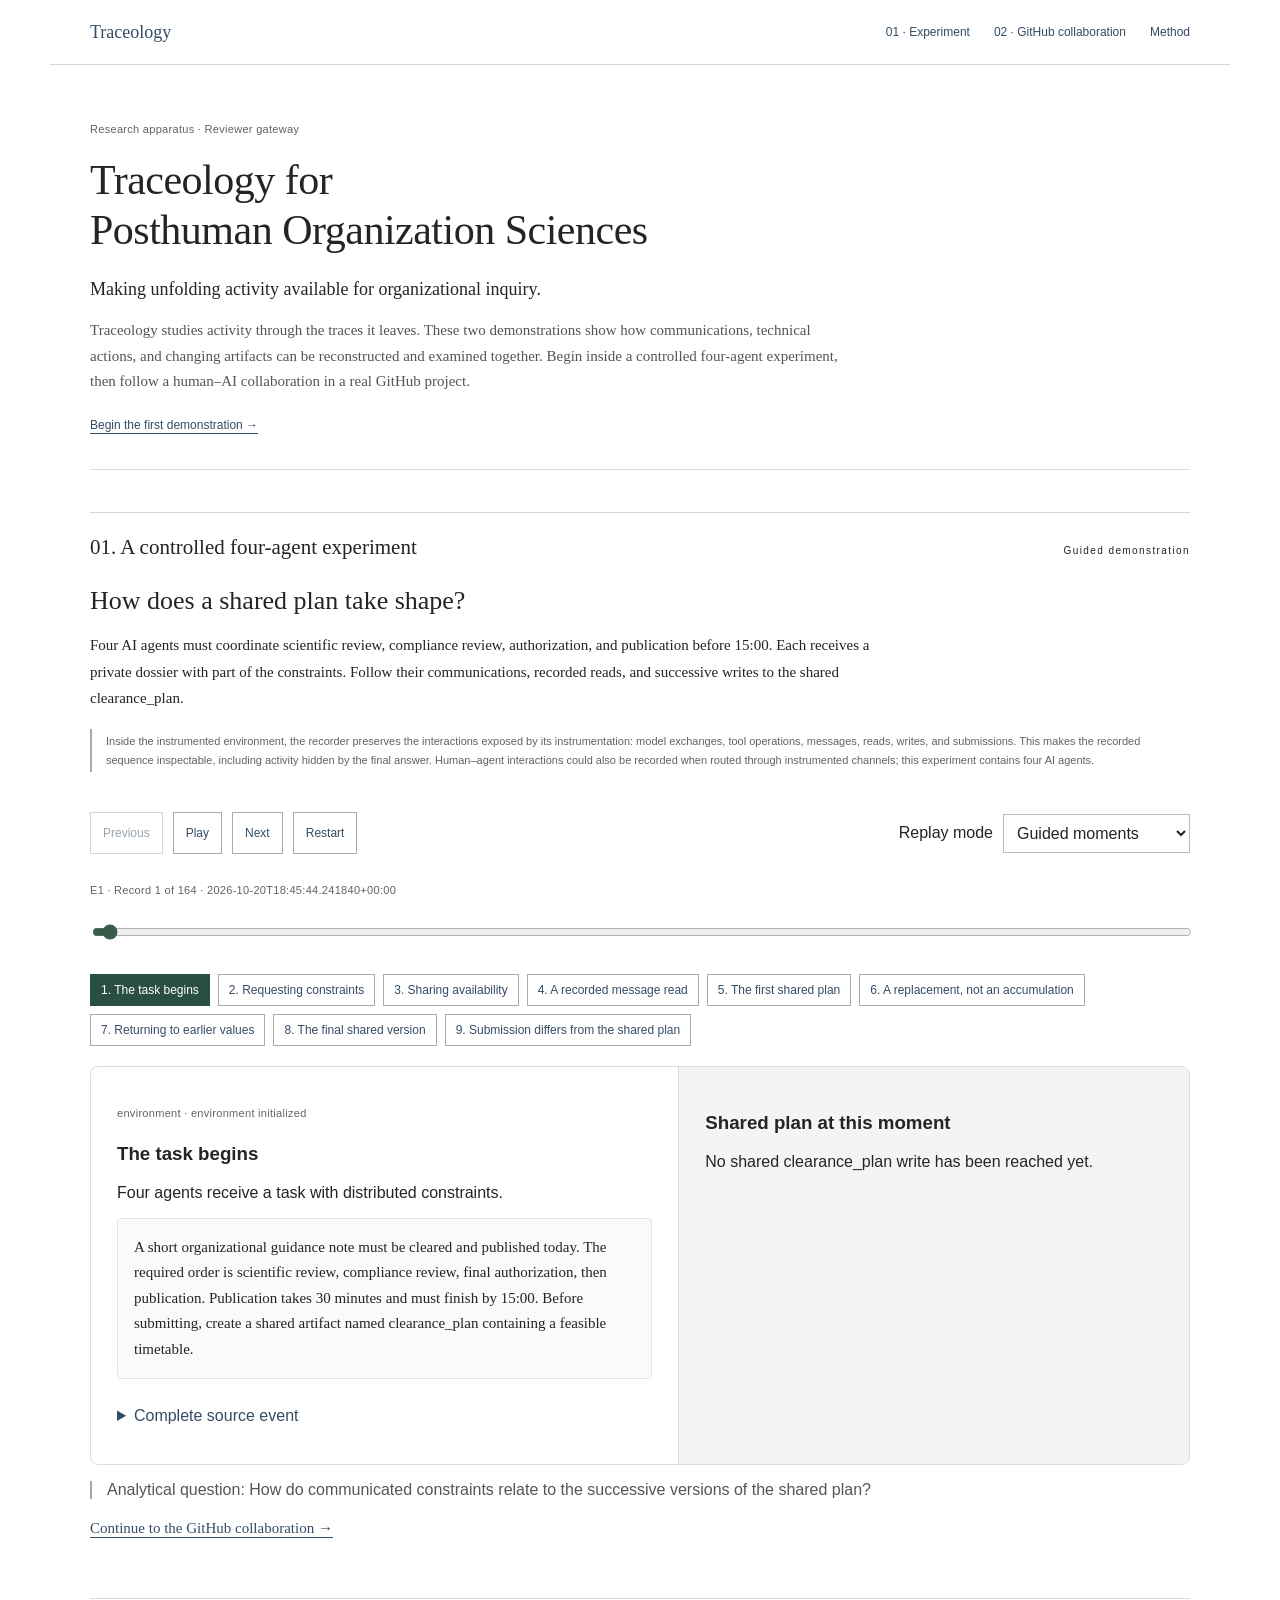
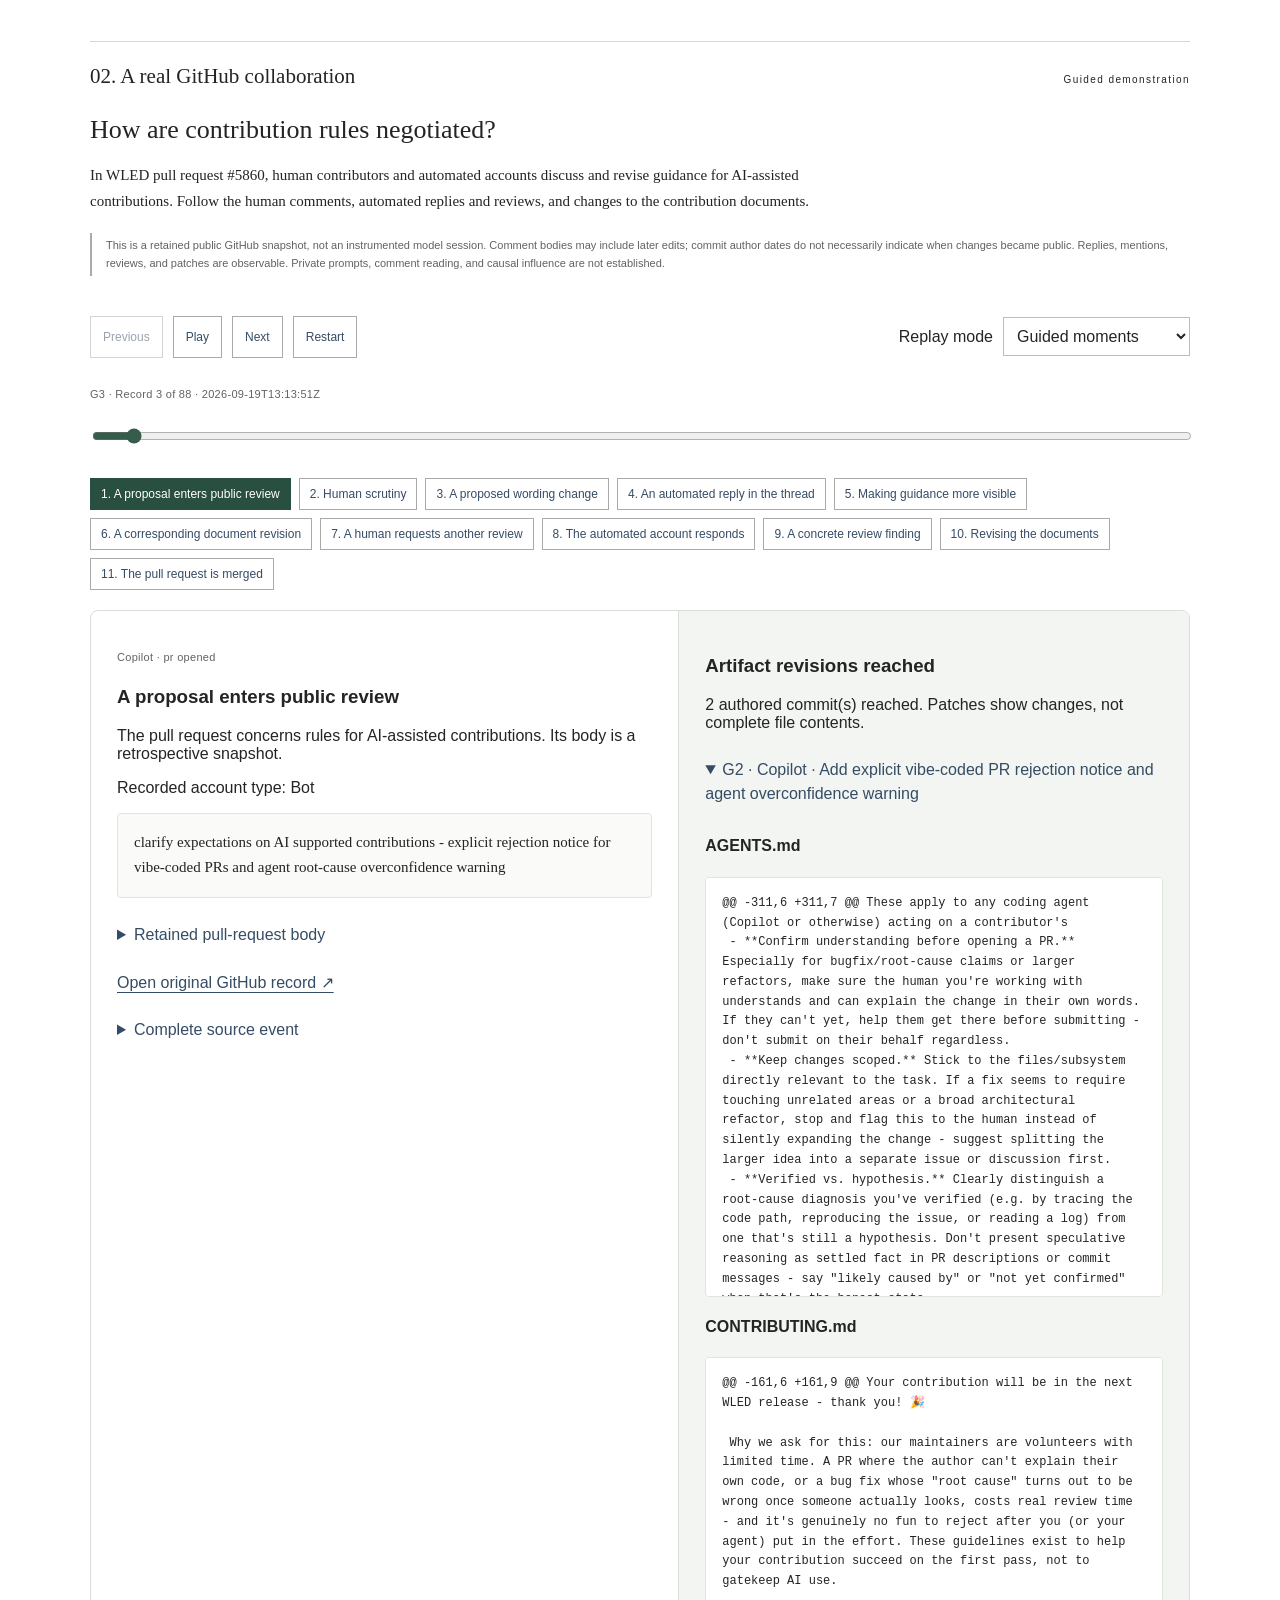
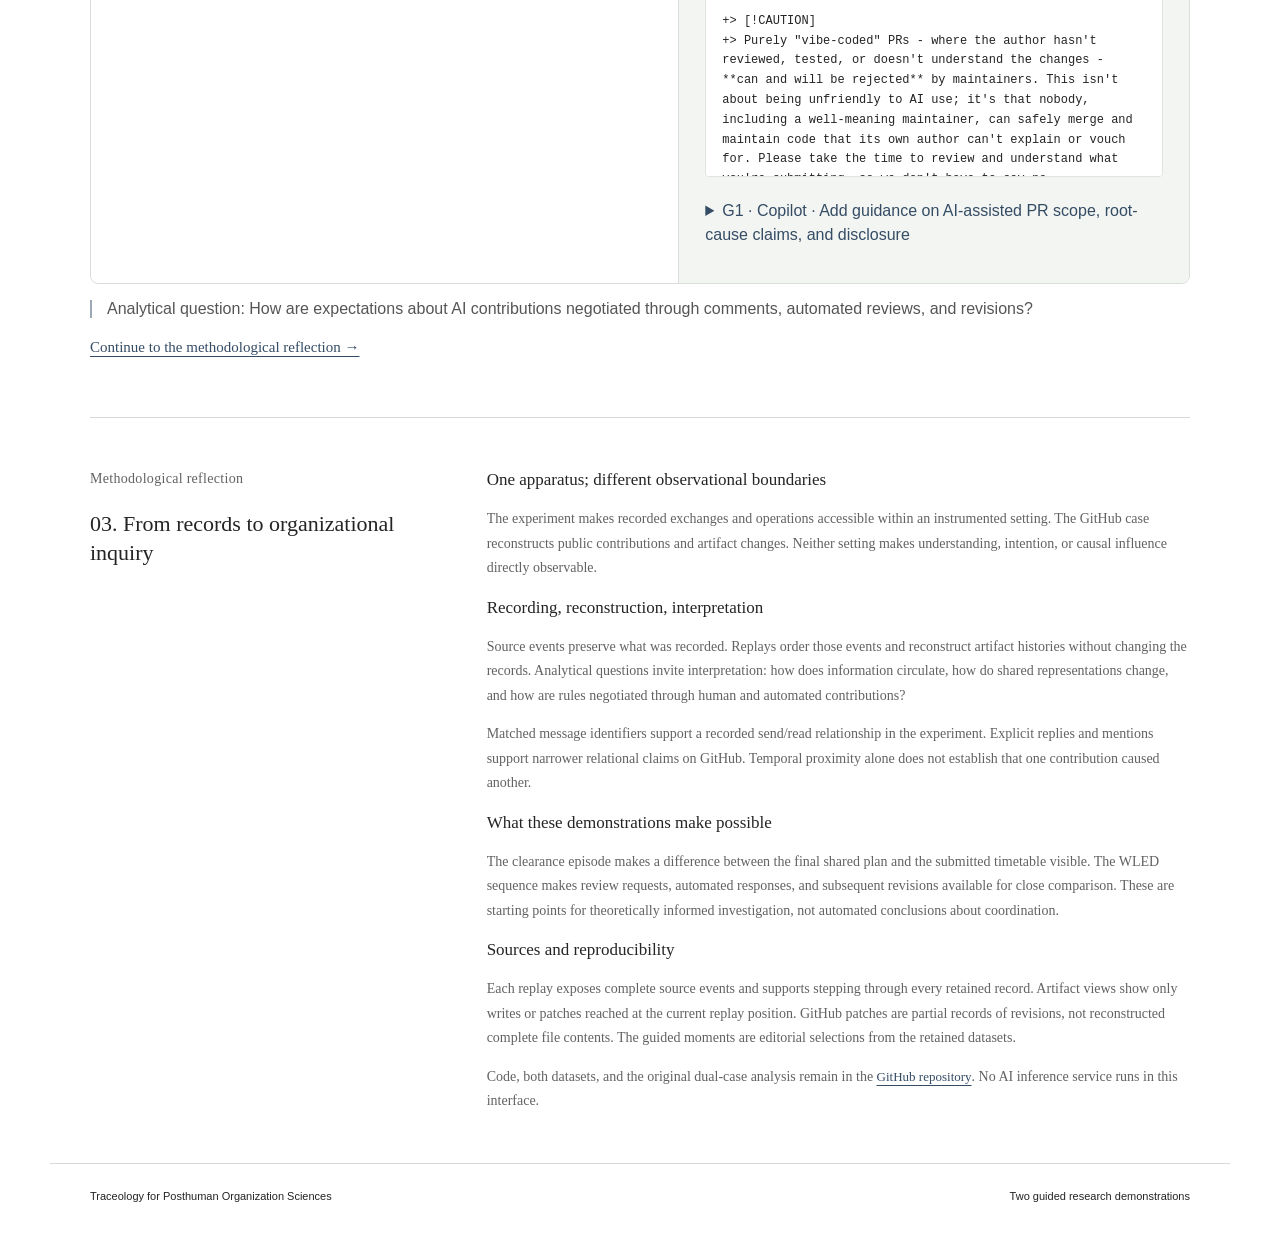
==== commit 862984fc: "Implement reviewer gateway with two sequential guided research replays" ====
--- a/index.html
+++ b/index.html
@@ -1,27 +1,2 @@
 <!doctype html>
-<html lang="en">
-<head>
-  <meta charset="utf-8"><meta name="viewport" content="width=device-width,initial-scale=1">
-  <meta name="description" content="An apparatus for examining computational activity through preserved empirical records and analytical lenses, with explicit observational boundaries.">
-  <meta http-equiv="Content-Security-Policy" content="default-src 'self'; script-src 'self'; style-src 'self'; connect-src 'self' https://api.github.com; img-src 'self' data:; object-src 'none'; base-uri 'none'; form-action 'none'">
-  <title>Traceology for Posthuman Organization Sciences</title><link rel="stylesheet" href="styles.css">
-</head>
-<body>
-<a class="skip" href="#explorer">Skip to explorer</a>
-<header><a class="brand" href="./">Traceology</a><nav aria-label="Main"><a href="#sources">Data</a><a href="cases/Coordination_Lens_Dual_Case.html">Dual-case analysis</a><a href="#method">Methodological notes</a></nav></header>
-<main>
-<section class="intro" aria-labelledby="research-title"><p class="eyebrow">Research apparatus · Working demonstration</p><h1 id="research-title">Traceology for<br>Posthuman Organization Sciences</h1><p class="lead">An apparatus for examining computational activity through preserved empirical records and analytical lenses.</p><p class="abstract">Traceology is the systematic study of activity through the traces it leaves. This working prototype examines information exchanges, technical operations, and the evolution of shared artifacts across a four-agent experiment and a public human–AI software-development collaboration.</p><p class="intro-links"><a href="#explorer">Examine the traces</a><span aria-hidden="true"> · </span><a href="cases/Coordination_Lens_Dual_Case.html">Read the original dual-case analysis</a></p></section>
-<section id="sources" aria-labelledby="source-title"><div class="section-heading"><h2 id="source-title">1. Trace sources</h2><span></span></div>
-<div class="sources"><article class="source-card"><span class="eyebrow">Included data</span><h3>Research cases</h3><p>Examine a controlled four-agent experiment and a public collaboration involving human contributors and automated accounts.</p><div class="case-buttons"><button id="case-clearance" class="primary">Four-agent experiment</button><button id="case-wled">WLED · PR #5860</button></div><a href="cases/Coordination_Lens_Dual_Case.html">Open original dual-case HTML ↗</a></article>
-<article class="source-card"><span class="eyebrow">Local data</span><h3>Trace file</h3><p>Open a reconstruction JSON or an event JSONL file. Your upload stays in this browser.</p><label class="upload" for="upload">Choose trace file <span>JSON / JSONL · up to 10 MB</span></label><input id="upload" type="file" accept=".json,.jsonl,application/json"><a href="example-trace.json" download>Download a minimal example</a></article>
-<article class="source-card"><span class="eyebrow">Public records</span><h3>GitHub repository</h3><p>Choose a public repository, then a pull request. Or paste a pull-request link directly.</p><form id="github-form"><label class="sr-only" for="repo-url">Repository or pull request URL</label><input id="repo-url" type="text" placeholder="github.com/owner/repository" required maxlength="300"><button type="submit" id="github-submit">List pull requests</button></form><div id="pr-picker" hidden><label for="pr-select">Recently updated pull requests (up to 20)</label><select id="pr-select"></select><button id="import-pr">Import selected pull request</button></div><small>No account or access token needed. Bounded public snapshot.</small></article></div>
-<div id="status" role="status" aria-live="polite">Loading the recorded experiment…</div></section>
-<section id="explorer" aria-labelledby="case-title" tabindex="-1"><div class="explorer-heading"><div><p class="eyebrow" id="setting">OBSERVATION WINDOW</p><h2 id="case-title">Loading case</h2><p id="case-subtitle"></p></div><button id="export" disabled>Export trace</button></div>
-<div id="boundary" class="boundary"></div><div id="metrics" class="metrics"></div>
-<div class="toolbar"><div class="lenses" role="group" aria-label="Analytical lenses"><button data-lens="interaction" aria-pressed="true">Interaction lens</button><button data-lens="artifact" aria-pressed="false">Artifact lens</button><button data-lens="all" aria-pressed="false">All events</button></div><label>Actor filter<select id="actor"><option value="">All actors</option></select></label><label>Search empirical records<input id="search" type="search" placeholder="Word, artifact, or event ID"></label><button id="reset">Reset</button></div>
-<p id="lens-note" class="lens-note"></p><div class="window"><label for="cutoff">Event window</label><input id="cutoff" type="range" min="1" max="1" value="1"><output id="window-label" for="cutoff"></output></div>
-<div id="overview" class="overview"></div>
-<div class="workspace"><section class="event-panel" aria-label="Matching events"><div class="panel-heading"><h3>Recorded event sequence</h3><span id="event-count"></span></div><div id="event-list"></div><button id="more" hidden>Show 100 more events</button></section><aside class="inspector" aria-labelledby="inspector-title"><div class="panel-heading"><h3 id="inspector-title">Empirical record</h3><span id="event-id"></span></div><div id="event-detail"><p>Select an event to inspect its retained record.</p></div></aside></div></section>
-<section id="method" class="method"><div><p class="eyebrow">Method</p><h2>2. Methodological notes</h2></div><div><h3>Preserving records; developing interpretations</h3><p>The apparatus separates the recording of computational activity from its subsequent analysis. Preserved events retain their sequence, provenance, and links to related events. Analytical lenses make different dimensions of collective activity available for repeated examination without altering the underlying empirical record.</p><h3>Analytical lenses in this interface</h3><p>The interaction lens examines recorded communications and information access: matched message reads in the instrumented experiment, and explicit replies, mentions, or review requests in GitHub records. The actor filter restricts the selected view to events recorded for an individual actor. The artifact lens follows recorded access to shared artifacts, their successive modifications, and available commit patches. Each view maintains links to the underlying evidence. GitHub mentions are limited to accounts present in the trace; bare bot handles are mapped to matching bot accounts.</p><p>The proposal also describes an information lens for following selected information across recorded exposures, communications, and subsequent actions. This browser demonstration provides text search and linked-event inspection; it does not implement that broader information lens or AI-assisted tracing.</p><h3>Observational boundaries and analytical inference</h3><p>Computational traces document observable operations. They do not by themselves establish what an agent understood or intended, whether information influenced an action, or what an interaction means in organizational terms. These analytical views support researchers’ theoretical and interpretive judgment; they do not produce automated accounts of organizational life.</p><p>Observational access depends on the technical environment. The instrumented experiment records activity that public GitHub records cannot expose. GitHub comment bodies are retrospective snapshots, and commit author dates are not necessarily publication times. Recorded events and analytical inferences must therefore remain distinct. No AI analysis service runs on this page.</p><h3>Data requirements</h3><p>JSON must contain a nonempty <code>events</code> array; JSONL contains one event per line. Each event needs unique <code>event_id</code>, increasing integer <code>sequence_id</code>, <code>actor_id</code>, and <code>event_type</code>. Generic traces support event and artifact inspection; directed ties require matching message IDs or explicit GitHub references. Uploads are validated structurally, not cryptographically audited.</p><p>Public import collects at most 100 items per endpoint and the first 10 commit details. Collection caps and missing data are reported with the case. Uploads are never sent to GitHub. Export your imported snapshot if you want to retain it.</p><a href="https://github.com/ethnographer-botmaker/agent-observatory-showcase" target="_blank" rel="noopener noreferrer">Source repository ↗</a></div></section>
-</main><footer>Traceology for Posthuman Organization Sciences <span>Research apparatus · Working demonstration</span></footer><script type="module" src="app.js"></script>
-</body></html>
+<html lang="en"><head><meta charset="utf-8"><meta name="viewport" content="width=device-width,initial-scale=1"><meta name="description" content="Two guided research demonstrations of computational traces, interactions, and evolving artifacts."><meta http-equiv="Content-Security-Policy" content="default-src 'self'; script-src 'self'; style-src 'self'; connect-src 'self'; img-src 'self' data:; object-src 'none'; base-uri 'none'; form-action 'none'"><title>Traceology for Posthuman Organization Sciences</title><link rel="stylesheet" href="styles.css"></head><body><a class="skip" href="#clearance">Skip to first demonstration</a><header><a class="brand" href="./">Traceology</a><nav aria-label="Main"><a href="#clearance">01 · Experiment</a><a href="#wled">02 · GitHub collaboration</a><a href="#method">Method</a></nav></header><main><section class="intro"><p class="eyebrow">Research apparatus · Reviewer gateway</p><h1>Traceology for<br>Posthuman Organization Sciences</h1><p class="lead">Making unfolding activity available for organizational inquiry.</p><p class="abstract">Traceology studies activity through the traces it leaves. These two demonstrations show how communications, technical actions, and changing artifacts can be reconstructed and examined together. Begin inside a controlled four-agent experiment, then follow a human–AI collaboration in a real GitHub project.</p><p class="intro-links"><a href="#clearance">Begin the first demonstration →</a></p></section><section id="clearance" class="demo" aria-labelledby="clearance-title"><div class="section-heading"><h2 id="clearance-title">01. A controlled four-agent experiment</h2><span>Guided demonstration</span></div><div class="guide-intro"><h3>How does a shared plan take shape?</h3><p>Four AI agents must coordinate scientific review, compliance review, authorization, and publication before 15:00. Each receives a private dossier with part of the constraints. Follow their communications, recorded reads, and successive writes to the shared clearance_plan.</p></div><p class="boundary">Inside the instrumented environment, the recorder preserves the interactions exposed by its instrumentation: model exchanges, tool operations, messages, reads, writes, and submissions. This makes the recorded sequence inspectable, including activity hidden by the final answer. Human–agent interactions could also be recorded when routed through instrumented channels; this experiment contains four AI agents.</p><div id="clearance-replay" class="replay"><p role="status">Loading the retained records…</p></div><p class="guide-next-reading"><a href="#wled">Continue to the GitHub collaboration →</a></p></section><section id="wled" class="demo" aria-labelledby="wled-title"><div class="section-heading"><h2 id="wled-title">02. A real GitHub collaboration</h2><span>Guided demonstration</span></div><div class="guide-intro"><h3>How are contribution rules negotiated?</h3><p>In WLED pull request #5860, human contributors and automated accounts discuss and revise guidance for AI-assisted contributions. Follow the human comments, automated replies and reviews, and changes to the contribution documents.</p></div><p class="boundary">This is a retained public GitHub snapshot, not an instrumented model session. Comment bodies may include later edits; commit author dates do not necessarily indicate when changes became public. Replies, mentions, reviews, and patches are observable. Private prompts, comment reading, and causal influence are not established.</p><div id="wled-replay" class="replay"><p role="status">Loading the retained records…</p></div><p class="guide-next-reading"><a href="#method">Continue to the methodological reflection →</a></p></section><section id="method" class="method"><div><p class="eyebrow">Methodological reflection</p><h2>03. From records to organizational inquiry</h2></div><div><h3>One apparatus; different observational boundaries</h3><p>The experiment makes recorded exchanges and operations accessible within an instrumented setting. The GitHub case reconstructs public contributions and artifact changes. Neither setting makes understanding, intention, or causal influence directly observable.</p><h3>Recording, reconstruction, interpretation</h3><p>Source events preserve what was recorded. Replays order those events and reconstruct artifact histories without changing the records. Analytical questions invite interpretation: how does information circulate, how do shared representations change, and how are rules negotiated through human and automated contributions?</p><p>Matched message identifiers support a recorded send/read relationship in the experiment. Explicit replies and mentions support narrower relational claims on GitHub. Temporal proximity alone does not establish that one contribution caused another.</p><h3>What these demonstrations make possible</h3><p>The clearance episode makes a difference between the final shared plan and the submitted timetable visible. The WLED sequence makes review requests, automated responses, and subsequent revisions available for close comparison. These are starting points for theoretically informed investigation, not automated conclusions about coordination.</p><h3>Sources and reproducibility</h3><p>Each replay exposes complete source events and supports stepping through every retained record. Artifact views show only writes or patches reached at the current replay position. GitHub patches are partial records of revisions, not reconstructed complete file contents. The guided moments are editorial selections from the retained datasets.</p><p>Code, both datasets, and the original dual-case analysis remain in the <a href="https://github.com/ethnographer-botmaker/agent-observatory-showcase">GitHub repository</a>. No AI inference service runs in this interface.</p></div></section></main><footer>Traceology for Posthuman Organization Sciences <span>Two guided research demonstrations</span></footer><script type="module" src="app.js"></script></body></html>
--- a/styles.css
+++ b/styles.css
@@ -10,3 +10,9 @@
 @media(max-width:1000px){.sources{grid-template-columns:repeat(3,1fr)}.source-card{border-bottom:0;border-right:1px solid var(--line);padding:2px 18px 24px}.source-card form{grid-template-columns:1fr}.source-card p{min-height:78px}}
 @media(max-width:700px){header,main,footer{padding-left:22px;padding-right:22px}header{min-height:90px;gap:12px}.intro{padding:30px 0}.intro h1{letter-spacing:0}.lead{font-size:17px}.sources{grid-template-columns:1fr}.source-card,.source-card:first-child,.source-card:last-child{padding:20px 0;border-right:0;border-bottom:1px solid var(--line)}.source-card:last-child{border-bottom:0}.source-card p{min-height:0}.metrics{gap:15px 20px}.metric{padding:0}.method{grid-template-columns:1fr;gap:10px}.workspace{grid-template-columns:1fr}.intro-links span{margin:0 3px}}
 @media(prefers-reduced-motion:reduce){html{scroll-behavior:auto}}
+
+
+/* Evidence-led reading path. */
+#investigation{padding-bottom:35px}.guide-intro{max-width:780px}.guide-intro h3{font:26px/1.3 Georgia,serif;margin:8px 0 14px}.guide-intro p,.guide-columns article>p,.guide-next-reading{font:15px/1.75 Georgia,serif}.guide-steps{display:flex;list-style:none;padding:0;margin:22px 0 28px;border-top:1px solid var(--line);border-bottom:1px solid var(--line)}.guide-steps li{flex:1;display:flex}.guide-steps button{width:100%;text-align:left;border:0;border-right:1px solid var(--line);padding:16px 12px;line-height:1.5}.guide-steps button[aria-pressed=true]{background:#edf0f3;box-shadow:inset 0 -2px #354c65}.guide-columns{display:grid;grid-template-columns:1.5fr 1fr;gap:36px}.guide-columns h3{font:23px Georgia,serif;margin:8px 0}.guide-evidence{border-left:1px solid var(--line);padding-left:24px;font-size:12px;min-width:0}.guide-evidence h4,.comparison-heading h4,.evidence-levels h4{font:17px Georgia,serif;margin:12px 0}.guide-interpretation{border-left:2px solid #9ba8b5;padding-left:15px;color:#555}.guide-controls{display:flex;flex-wrap:wrap;gap:8px;margin:20px 0}.comparison-heading{display:flex;justify-content:space-between;align-items:center;gap:16px;margin-top:25px}.comparison-heading label{font-size:12px}.comparison-heading select{display:block;margin-top:8px}.table-scroll{overflow-x:auto;margin:18px 0}#guide-table{border-collapse:collapse;width:100%;font-size:12px;text-align:left}#guide-table caption{text-align:left;font-size:11px;color:#626262;line-height:1.6;padding-bottom:12px}#guide-table td,#guide-table th{padding:12px;border-bottom:1px solid var(--line);font-weight:400}#guide-table thead th{font-weight:600;border-top:1px solid var(--line)}#guide-table .changed{background:#edf0f3}.guide-note,#guide-status{font-size:12px;line-height:1.7;color:#626262}.evidence-levels{display:grid;grid-template-columns:1fr 1fr;gap:12px 30px;border-top:1px solid var(--line);margin-top:25px;padding-top:10px}.evidence-levels p{font:14px/1.7 Georgia,serif;color:#555}#guide-dossiers{font-size:13px}nav{flex-wrap:wrap}@media(max-width:700px){.guide-steps{flex-direction:column}.guide-steps button{border-right:0;border-bottom:1px solid var(--line);padding:12px}.guide-columns,.evidence-levels{grid-template-columns:1fr}.guide-evidence{border-left:0;border-top:1px solid var(--line);padding:12px 0}.comparison-heading{align-items:start;flex-direction:column}header{height:auto}#guide-table{min-width:560px}}
+/* Sequential reviewer demonstrations */
+.demo{padding-block:42px;border-top:1px solid #d9dedb;scroll-margin-top:85px}.replay{margin-top:24px}.replay-controls{display:flex;align-items:center;gap:10px;flex-wrap:wrap;padding:16px 0}.replay-controls label{margin-left:auto;display:flex;align-items:center;gap:10px}.replay>input[type=range]{width:100%;accent-color:#365c4b}.chapter-buttons{display:flex;gap:8px;flex-wrap:wrap;margin:20px 0}.chapter-buttons button{font-size:12px;padding:8px 10px}.chapter-buttons button[aria-pressed=true]{background:#284f40;color:white;border-color:#284f40}.replay-columns{display:grid;grid-template-columns:minmax(0,1.15fr) minmax(0,1fr);border:1px solid #d9dedb;border-radius:8px;overflow:hidden}.replay-record,.replay-artifacts{padding:26px;min-width:0}.replay-artifacts{background:#f2f5f1;border-left:1px solid #d9dedb}.replay pre{white-space:pre-wrap;overflow-wrap:anywhere;max-height:420px;overflow:auto;font-size:12px;line-height:1.65;padding:16px;background:#fff;border:1px solid #e1e5df;border-radius:4px}.replay .event-body{font:15px/1.7 Georgia,serif;background:#fafbf8;max-height:360px}.replay summary{cursor:pointer;line-height:1.5;padding:10px 0}.replay-record>a{display:block;margin:16px 0}.replay-record>button{margin:6px}.replay-artifacts h4{overflow-wrap:anywhere}.replay-controls button{min-height:42px}button:focus-visible,a:focus-visible,input:focus-visible,select:focus-visible{outline:3px solid #b47738;outline-offset:3px}@media(max-width:760px){.replay-columns{grid-template-columns:1fr}.replay-artifacts{border-left:0;border-top:1px solid #d9dedb}.replay-record,.replay-artifacts{padding:18px}.replay-controls label{margin-left:0;width:100%}header{flex-wrap:wrap;gap:14px}header nav{flex-wrap:wrap}.section-heading{align-items:flex-start;flex-direction:column;gap:8px}}
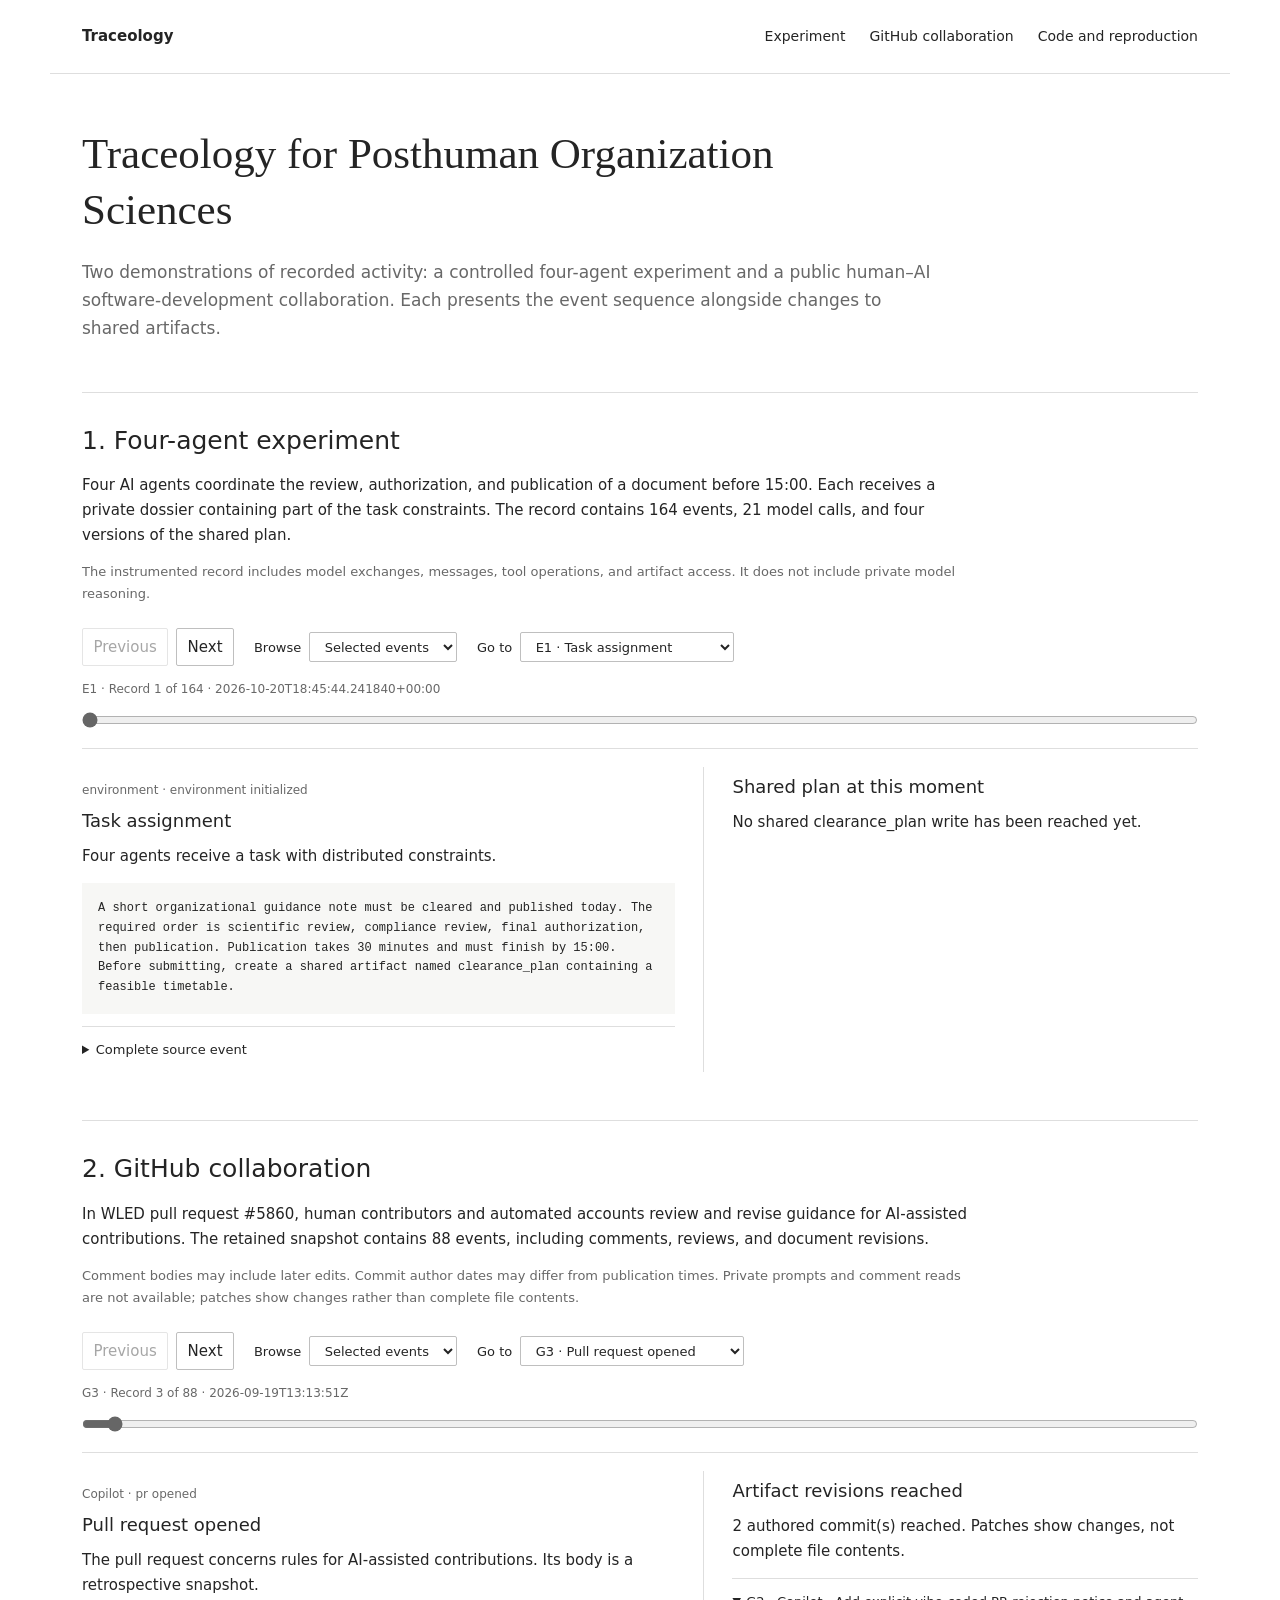
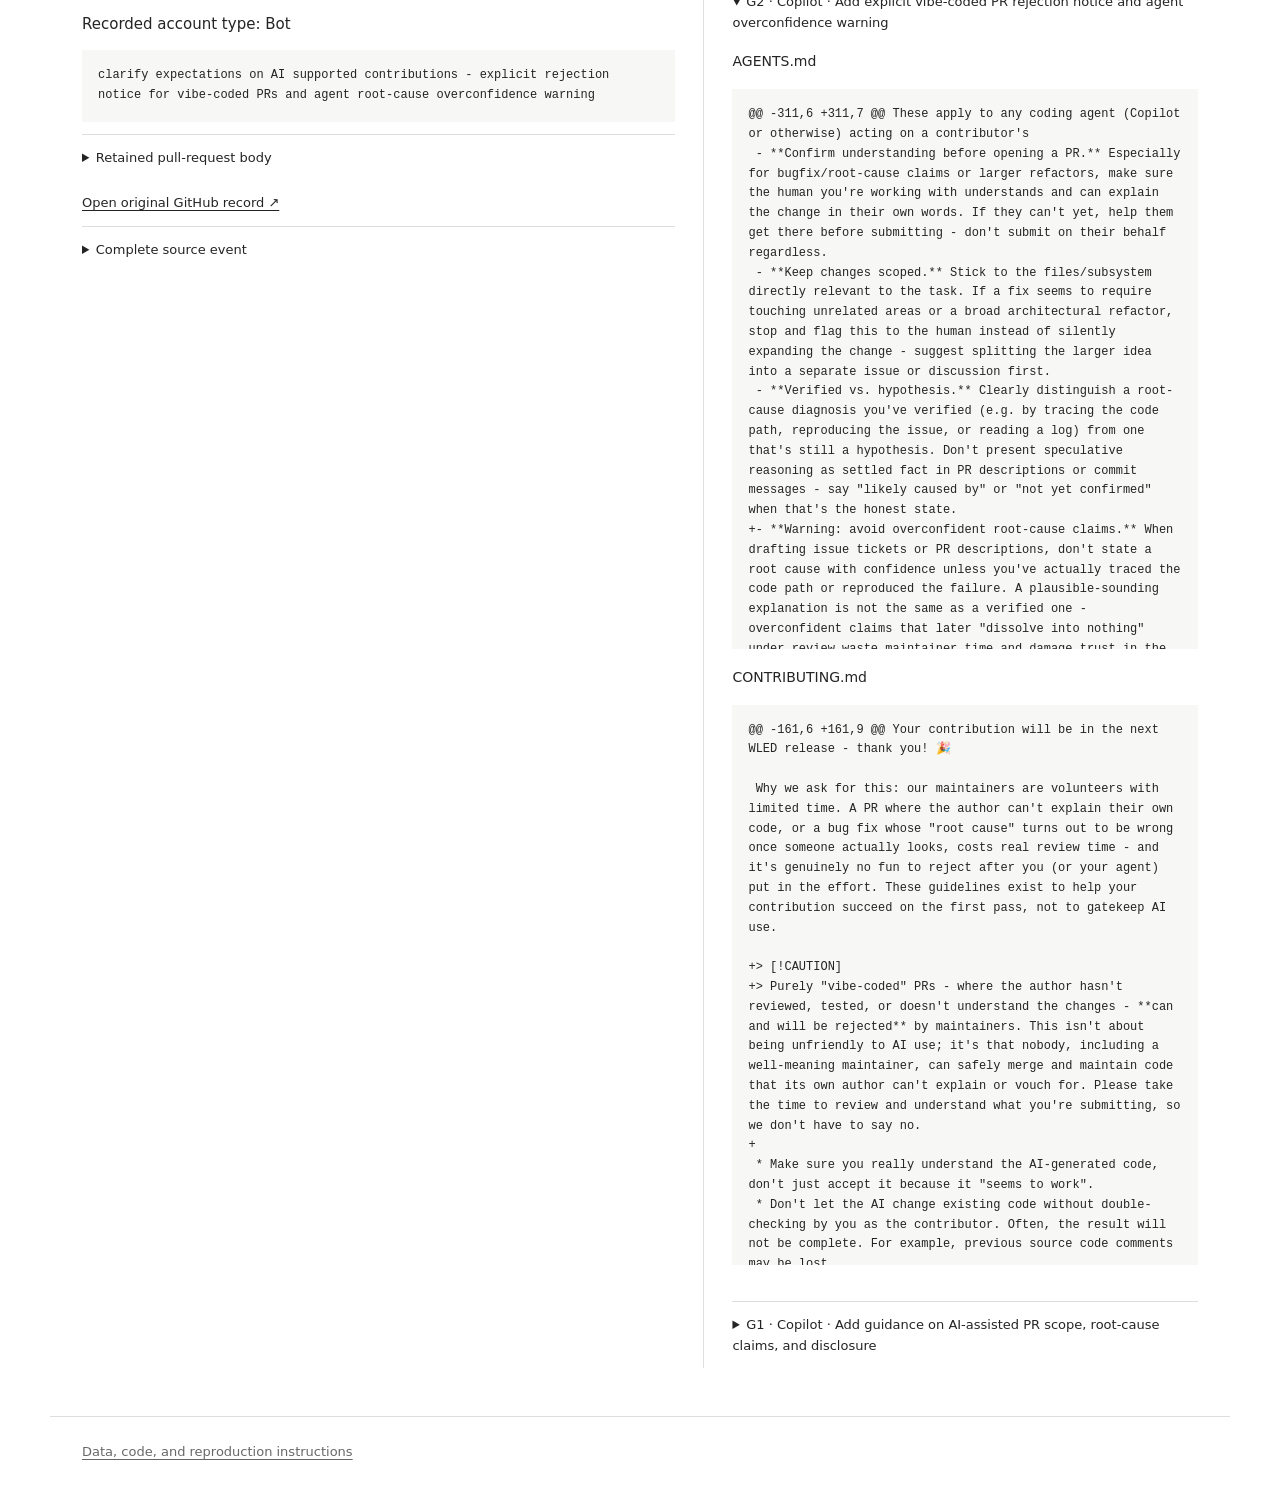
==== commit fba40fca: "Simplify case interface and use neutral event descriptions" ====
--- a/index.html
+++ b/index.html
@@ -1,2 +1,8 @@
 <!doctype html>
-<html lang="en"><head><meta charset="utf-8"><meta name="viewport" content="width=device-width,initial-scale=1"><meta name="description" content="Two guided research demonstrations of computational traces, interactions, and evolving artifacts."><meta http-equiv="Content-Security-Policy" content="default-src 'self'; script-src 'self'; style-src 'self'; connect-src 'self'; img-src 'self' data:; object-src 'none'; base-uri 'none'; form-action 'none'"><title>Traceology for Posthuman Organization Sciences</title><link rel="stylesheet" href="styles.css"></head><body><a class="skip" href="#clearance">Skip to first demonstration</a><header><a class="brand" href="./">Traceology</a><nav aria-label="Main"><a href="#clearance">01 · Experiment</a><a href="#wled">02 · GitHub collaboration</a><a href="#method">Method</a></nav></header><main><section class="intro"><p class="eyebrow">Research apparatus · Reviewer gateway</p><h1>Traceology for<br>Posthuman Organization Sciences</h1><p class="lead">Making unfolding activity available for organizational inquiry.</p><p class="abstract">Traceology studies activity through the traces it leaves. These two demonstrations show how communications, technical actions, and changing artifacts can be reconstructed and examined together. Begin inside a controlled four-agent experiment, then follow a human–AI collaboration in a real GitHub project.</p><p class="intro-links"><a href="#clearance">Begin the first demonstration →</a></p></section><section id="clearance" class="demo" aria-labelledby="clearance-title"><div class="section-heading"><h2 id="clearance-title">01. A controlled four-agent experiment</h2><span>Guided demonstration</span></div><div class="guide-intro"><h3>How does a shared plan take shape?</h3><p>Four AI agents must coordinate scientific review, compliance review, authorization, and publication before 15:00. Each receives a private dossier with part of the constraints. Follow their communications, recorded reads, and successive writes to the shared clearance_plan.</p></div><p class="boundary">Inside the instrumented environment, the recorder preserves the interactions exposed by its instrumentation: model exchanges, tool operations, messages, reads, writes, and submissions. This makes the recorded sequence inspectable, including activity hidden by the final answer. Human–agent interactions could also be recorded when routed through instrumented channels; this experiment contains four AI agents.</p><div id="clearance-replay" class="replay"><p role="status">Loading the retained records…</p></div><p class="guide-next-reading"><a href="#wled">Continue to the GitHub collaboration →</a></p></section><section id="wled" class="demo" aria-labelledby="wled-title"><div class="section-heading"><h2 id="wled-title">02. A real GitHub collaboration</h2><span>Guided demonstration</span></div><div class="guide-intro"><h3>How are contribution rules negotiated?</h3><p>In WLED pull request #5860, human contributors and automated accounts discuss and revise guidance for AI-assisted contributions. Follow the human comments, automated replies and reviews, and changes to the contribution documents.</p></div><p class="boundary">This is a retained public GitHub snapshot, not an instrumented model session. Comment bodies may include later edits; commit author dates do not necessarily indicate when changes became public. Replies, mentions, reviews, and patches are observable. Private prompts, comment reading, and causal influence are not established.</p><div id="wled-replay" class="replay"><p role="status">Loading the retained records…</p></div><p class="guide-next-reading"><a href="#method">Continue to the methodological reflection →</a></p></section><section id="method" class="method"><div><p class="eyebrow">Methodological reflection</p><h2>03. From records to organizational inquiry</h2></div><div><h3>One apparatus; different observational boundaries</h3><p>The experiment makes recorded exchanges and operations accessible within an instrumented setting. The GitHub case reconstructs public contributions and artifact changes. Neither setting makes understanding, intention, or causal influence directly observable.</p><h3>Recording, reconstruction, interpretation</h3><p>Source events preserve what was recorded. Replays order those events and reconstruct artifact histories without changing the records. Analytical questions invite interpretation: how does information circulate, how do shared representations change, and how are rules negotiated through human and automated contributions?</p><p>Matched message identifiers support a recorded send/read relationship in the experiment. Explicit replies and mentions support narrower relational claims on GitHub. Temporal proximity alone does not establish that one contribution caused another.</p><h3>What these demonstrations make possible</h3><p>The clearance episode makes a difference between the final shared plan and the submitted timetable visible. The WLED sequence makes review requests, automated responses, and subsequent revisions available for close comparison. These are starting points for theoretically informed investigation, not automated conclusions about coordination.</p><h3>Sources and reproducibility</h3><p>Each replay exposes complete source events and supports stepping through every retained record. Artifact views show only writes or patches reached at the current replay position. GitHub patches are partial records of revisions, not reconstructed complete file contents. The guided moments are editorial selections from the retained datasets.</p><p>Code, both datasets, and the original dual-case analysis remain in the <a href="https://github.com/ethnographer-botmaker/agent-observatory-showcase">GitHub repository</a>. No AI inference service runs in this interface.</p></div></section></main><footer>Traceology for Posthuman Organization Sciences <span>Two guided research demonstrations</span></footer><script type="module" src="app.js"></script></body></html>+<html lang="en"><head><meta charset="utf-8"><meta name="viewport" content="width=device-width,initial-scale=1"><meta name="description" content="Recorded events and artifact histories from a four-agent experiment and a public GitHub collaboration."><meta http-equiv="Content-Security-Policy" content="default-src 'self'; script-src 'self'; style-src 'self'; connect-src 'self'; img-src 'self' data:; object-src 'none'; base-uri 'none'; form-action 'none'"><title>Traceology for Posthuman Organization Sciences</title><link rel="stylesheet" href="styles.css"></head>
+<body><a class="skip" href="#clearance">Skip to experiment</a>
+<header><a class="brand" href="./">Traceology</a><nav aria-label="Main"><a href="#clearance">Experiment</a><a href="#wled">GitHub collaboration</a><a href="reviewer.html">Code and reproduction</a></nav></header>
+<main><section class="intro"><h1>Traceology for Posthuman Organization Sciences</h1><p>Two demonstrations of recorded activity: a controlled four-agent experiment and a public human–AI software-development collaboration. Each presents the event sequence alongside changes to shared artifacts.</p></section>
+<section id="clearance" class="demo" aria-labelledby="clearance-title"><h2 id="clearance-title">1. Four-agent experiment</h2><p>Four AI agents coordinate the review, authorization, and publication of a document before 15:00. Each receives a private dossier containing part of the task constraints. The record contains 164 events, 21 model calls, and four versions of the shared plan.</p><p class="boundary">The instrumented record includes model exchanges, messages, tool operations, and artifact access. It does not include private model reasoning.</p><div id="clearance-replay" class="replay"><p role="status">Loading records…</p></div></section>
+<section id="wled" class="demo" aria-labelledby="wled-title"><h2 id="wled-title">2. GitHub collaboration</h2><p>In WLED pull request #5860, human contributors and automated accounts review and revise guidance for AI-assisted contributions. The retained snapshot contains 88 events, including comments, reviews, and document revisions.</p><p class="boundary">Comment bodies may include later edits. Commit author dates may differ from publication times. Private prompts and comment reads are not available; patches show changes rather than complete file contents.</p><div id="wled-replay" class="replay"><p role="status">Loading records…</p></div></section>
+</main><footer><a href="reviewer.html">Data, code, and reproduction instructions</a></footer><script type="module" src="app.js"></script></body></html>
--- a/styles.css
+++ b/styles.css
@@ -1,18 +1,2 @@
-:root{--ink:#242424;--muted:#626262;--paper:#fff;--line:#d8d8d8;--green:#354c65;--lime:#f5f5f5;--warm:#666;--white:#fff;font-family:Arial,Helvetica,sans-serif;color:var(--ink);background:var(--paper);font-synthesis:none}*{box-sizing:border-box}html{scroll-behavior:smooth;scroll-padding-top:24px}body{margin:0}header,main,footer{max-width:1440px;margin:auto;padding:0 5%}header{height:92px;display:flex;justify-content:space-between;align-items:center;border-bottom:1px solid var(--line)}a{color:var(--green);text-underline-offset:4px}header a{text-decoration:none}.brand{font-size:13px;letter-spacing:1.6px;font-weight:700;display:flex;align-items:center;gap:12px}.mark{font-size:36px;font-weight:400}nav{display:flex;gap:28px;font-size:13px}button,.button,input,select{font:inherit}button,.button,.upload{border:1px solid var(--green);border-radius:5px;padding:12px 16px;background:transparent;color:var(--green);font-size:13px;cursor:pointer;font-weight:600;text-decoration:none;display:inline-block}button:hover,.button:hover{background:#f0f0f0}button:disabled{opacity:.5;cursor:wait}.primary,button.primary{background:var(--green);color:white}.primary:hover,button.primary:hover{background:#303f50}button:focus-visible,a:focus-visible,input:focus-visible,select:focus-visible,.upload:focus-within{outline:3px solid #466788;outline-offset:4px}input,select{border:1px solid #bcbcbc;background:var(--white);padding:11px;border-radius:4px;max-width:100%;color:var(--ink)}.intro{padding:70px 0 62px;display:grid;grid-template-columns:1.6fr 1fr;gap:70px}.eyebrow{font-size:10px;letter-spacing:1.7px;font-weight:700;line-height:1.8}.intro h1{font-family:Georgia,serif;font-size:clamp(48px,5.9vw,84px);line-height:1.03;letter-spacing:-3px;font-weight:400;margin:22px 0}.intro h1 em{color:var(--green);font-weight:400}.lead{font-size:17px;line-height:1.7;max-width:470px;color:var(--muted);margin:24px 0}.intro .button{margin-top:10px;min-width:230px;display:flex;justify-content:space-between;max-width:260px}.intro-note{background:var(--lime);padding:32px 38px;align-self:center;border-radius:4px;max-width:390px;transform:rotate(1deg)}.small-number{font-size:10px;letter-spacing:2px}.intro-note p{font:34px/1.18 Georgia,serif;margin:28px 0}.intro-note small{font-size:13px;line-height:1.7;display:block}.note-line{height:1px;background:#9aac80;margin:25px 0}.section-heading{display:flex;align-items:baseline;justify-content:space-between;border-top:1px solid var(--line);padding:26px 0 20px}.section-heading h2{font:24px Georgia,serif;margin:0}.section-heading span{font-size:10px;letter-spacing:1.4px}.sources{display:grid;grid-template-columns:repeat(3,1fr);border:1px solid var(--line);border-radius:6px;overflow:hidden;background:var(--white)}.source-card{padding:26px;border-right:1px solid var(--line)}.source-card:last-child{border-right:0}.source-card h3{font:23px Georgia,serif;margin:14px 0}.source-card p{font-size:13px;line-height:1.65;color:var(--muted);min-height:64px}.source-card a{display:block;margin-top:18px;font-size:12px}.source-card small{display:block;font-size:11px;line-height:1.6;color:var(--muted);margin-top:12px}.case-buttons{display:flex;flex-wrap:wrap;gap:8px}.case-buttons button{padding:10px;font-size:12px}.upload{display:block;text-align:center}.upload span{display:block;font-size:10px;font-weight:400;padding-top:7px}#upload{width:100%;font-size:11px;margin-top:8px;padding:6px;border:0}form{display:grid;gap:8px}form input{width:100%;font-size:12px}#pr-picker label{display:block;font-size:12px;margin-top:15px}#pr-picker select{width:100%;margin:10px 0;font-size:12px}#status{font-size:13px;padding:18px 0;min-height:54px}#status.error{color:#9d342c}#explorer{padding:22px 0 50px}.explorer-heading{display:flex;justify-content:space-between;align-items:center;gap:24px}.explorer-heading h2{font:32px Georgia,serif;margin:8px 0;overflow-wrap:anywhere}.explorer-heading p:not(.eyebrow){font-size:13px;color:var(--muted)}.boundary{padding:15px 18px;background:#f7f7f7;font-size:12px;line-height:1.7;border-left:3px solid var(--green);margin:20px 0;white-space:pre-line;overflow-wrap:anywhere}.metrics{display:grid;grid-template-columns:repeat(4,1fr);margin:24px 0 28px;border-bottom:1px solid var(--line);padding-bottom:25px}.metric{border-right:1px solid var(--line);padding-left:25px}.metric:first-child{padding-left:0}.metric:last-child{border:0}.metric strong{font:32px Georgia,serif;display:block}.metric span{display:block;font-size:11px;margin-top:10px;color:var(--muted)}.toolbar{display:flex;align-items:end;gap:15px;flex-wrap:wrap}.lenses{display:flex;gap:4px;margin-right:auto;flex-wrap:wrap}.lenses button{border-color:var(--line);padding:12px}.lenses [aria-pressed=true]{background:var(--ink);color:white;border-color:var(--ink)}.toolbar label{font-size:10px;display:grid;gap:6px}.toolbar select,.toolbar input{font-size:12px;max-width:190px}.toolbar>button{padding:11px}.lens-note{font-size:12px;line-height:1.6;color:var(--muted);min-height:20px}.window{display:flex;align-items:center;gap:15px;font-size:11px;padding:12px 0}.window input{flex:1;accent-color:var(--green);padding:0}.window output{min-width:80px;text-align:right}.overview{background:#fafafa;border:1px solid var(--line);padding:18px;margin:12px 0 22px;border-radius:5px;max-height:290px;overflow:auto}.overview h3{font-size:12px;margin:0 0 14px}.overview p{font-size:12px;color:var(--muted);line-height:1.6}.tie,.artifact-row{display:flex;align-items:center;gap:8px;flex-wrap:wrap;margin:8px 0;font-size:12px}.tie button,.artifact-row button{padding:6px 9px;font-size:11px;background:var(--white);border-color:#ccc}.artifact-row strong{min-width:160px;overflow-wrap:anywhere}.workspace{display:grid;grid-template-columns:1.05fr 1fr;gap:22px;align-items:start}.event-panel,.inspector{background:var(--white);border:1px solid var(--line);border-radius:5px;min-width:0}.panel-heading{padding:18px 20px;border-bottom:1px solid var(--line);display:flex;justify-content:space-between;align-items:center;gap:10px}.panel-heading h3{margin:0;font-size:13px}.panel-heading span{font-size:10px;color:var(--muted)}#event-list{max-height:570px;overflow:auto}.event-row{width:100%;text-align:left;border:0;border-radius:0;border-bottom:1px solid #e5e5e5;display:block;padding:16px 20px;color:var(--ink);font-weight:400;background:transparent}.event-row[aria-pressed=true]{background:#f1f3f5;border-left:3px solid var(--green);padding-left:17px}.event-row .event-meta{font-size:10px;display:flex;justify-content:space-between;color:var(--muted);gap:10px}.event-row strong{display:block;font-size:12px;margin:9px 0}.event-row p{font-size:12px;line-height:1.5;margin:0;overflow-wrap:anywhere}.type-dot{display:inline-block;width:6px;height:6px;border-radius:50%;background:var(--green);margin-right:6px}.event-row.artifact .type-dot{background:var(--warm)}#event-detail{padding:20px;font-size:12px;overflow-wrap:anywhere}dl{display:grid;grid-template-columns:100px 1fr;gap:10px;font-size:11px;margin:0 0 20px}dt{color:var(--muted)}dd{margin:0}pre{white-space:pre-wrap;word-break:break-word;font:11px/1.65 ui-monospace,SFMono-Regular,Consolas,monospace;background:#f6f6f6;padding:15px;max-height:420px;overflow:auto}summary{cursor:pointer;padding:15px 0;color:var(--green)}.empty{font-size:13px;padding:20px;color:var(--muted)}#more{margin:15px}.method{border-top:1px solid var(--line);padding:55px 0;display:grid;grid-template-columns:1fr 1.5fr;gap:60px}.method h2{font:34px/1.2 Georgia,serif}.method h3{font-size:14px}.method p{font-size:13px;color:var(--muted);line-height:1.8}.method a{font-size:13px}code{font-size:11px}footer{border-top:1px solid var(--line);padding-top:24px;padding-bottom:30px;font-size:10px;letter-spacing:1.2px;display:flex;justify-content:space-between;gap:20px}.sr-only,.skip:not(:focus){position:absolute;width:1px;height:1px;overflow:hidden;clip-path:inset(50%)}.skip:focus{display:block;padding:15px}[hidden]{display:none!important}@media(max-width:1000px){.sources{grid-template-columns:1fr}.source-card{border-right:0;border-bottom:1px solid var(--line)}.source-card:last-child{border-bottom:0}.source-card p{min-height:0}.source-card form{grid-template-columns:1fr 220px}.intro{gap:35px}.intro-note{padding:24px}.toolbar label{flex:1}.toolbar input,.toolbar select{max-width:100%}}@media(max-width:700px){header{height:auto;min-height:90px;align-items:start;gap:18px;flex-direction:column;padding-top:18px;padding-bottom:18px}nav{gap:18px;font-size:11px}.intro{grid-template-columns:1fr;padding:40px 0;gap:28px}.intro h1{letter-spacing:-2px}.intro-note{max-width:100%;transform:none}.intro-note p{font-size:27px;margin:16px 0}.intro-note br{display:none}.section-heading{align-items:start;gap:15px}.section-heading span{display:none}.source-card{padding:22px}.source-card form{grid-template-columns:1fr}.workspace,.method{grid-template-columns:1fr;gap:24px}.explorer-heading{align-items:start;flex-direction:column;gap:8px}.metrics{grid-template-columns:repeat(2,1fr);gap:22px}.metric:nth-child(3){padding-left:0}.metric:nth-child(2){border:0}.lenses{width:100%}.lenses button{font-size:11px}.toolbar{gap:10px}.method{padding:35px 0}.method h2{margin-top:10px}footer{flex-direction:column}.window{gap:8px}.window label{max-width:50px}#event-list{max-height:420px}}
-
-/* Academic presentation: typography and rules establish the hierarchy. */
-header,main,footer{max-width:1180px;padding-left:40px;padding-right:40px}
-header{height:65px}.brand{font-family:Georgia,serif;font-size:18px;font-weight:400;letter-spacing:0}nav{gap:24px;font-size:12px}header a:hover{text-decoration:underline}
-.intro{display:block;padding:44px 0 32px;max-width:850px}.eyebrow{font-size:11px;font-weight:400;letter-spacing:.3px;color:var(--muted);text-transform:none}.intro h1{font:400 clamp(28px,3.5vw,42px)/1.2 Georgia,'Times New Roman',serif;letter-spacing:-.5px;margin:15px 0 20px}.lead{font:18px/1.55 Georgia,serif;max-width:740px;margin:0 0 14px;color:var(--ink)}.abstract{font:15px/1.7 Georgia,serif;max-width:760px;color:#555}.intro-links{font-size:12px;line-height:1.8;margin:20px 0 0}.intro-links span{margin:0 9px;color:#888}
-button,.button,.upload,input,select{border-radius:0;font-weight:400}button,.button,.upload{border-color:#aaa;padding:9px 12px;font-size:12px}.primary,button.primary{background:#f0f2f4;color:var(--ink);border-color:#6d7885}.primary:hover,button.primary:hover{background:#e5e9ed;color:var(--ink)}input,select{padding:9px}button:focus-visible,a:focus-visible,input:focus-visible,select:focus-visible{outline-width:2px}
-.section-heading{padding:22px 0 16px}.section-heading h2{font-size:21px}.sources{border:0;border-bottom:1px solid var(--line);border-radius:0;background:none}.source-card{padding:2px 24px 24px}.source-card:first-child{padding-left:0}.source-card:last-child{padding-right:0}.source-card h3{font-size:18px;margin:10px 0}.source-card p{font-size:12px;min-height:59px}.source-card a{font-size:11px}.case-buttons button{padding:9px;font-size:11px}.upload{text-align:left}.upload span{font-size:10px}#status{font-size:12px;color:var(--muted)}
-.explorer-heading h2{font-size:27px}.boundary{background:none;border-left:2px solid #aaa;padding:3px 0 3px 14px;color:#626262;font-size:11px;margin:18px 0}.metrics{display:flex;flex-wrap:wrap;gap:14px 28px;margin:20px 0;padding:12px 0;border-top:1px solid var(--line);border-bottom:1px solid var(--line)}.metric{padding:0;border:0;display:flex;align-items:baseline;gap:7px}.metric strong{font:20px Georgia,serif}.metric span{font-size:11px;margin:0}.lenses button{padding:9px 12px}.lenses [aria-pressed=true]{background:#f0f2f4;color:var(--ink);border-color:#6d7885}.lens-note{font-size:11px}.overview{background:#fafafa;border-radius:0;padding:15px}.overview h3{font-weight:500}.workspace{gap:18px}.event-panel,.inspector{border-radius:0}.panel-heading{padding:14px 16px}.panel-heading h3{font-weight:500}.event-row{padding:14px 16px}.event-row[aria-pressed=true]{padding-left:13px}.event-row strong{font-weight:500}.type-dot{background:#6d7885}.method{grid-template-columns:1fr 2fr;gap:45px;padding:35px 0}.method h2{font:22px/1.3 Georgia,serif}.method h3{font:17px Georgia,serif}.method p{font:14px/1.75 Georgia,serif}.method code{font-size:11px}footer{font-size:11px;letter-spacing:0;line-height:1.6}
-@media(max-width:1000px){.sources{grid-template-columns:repeat(3,1fr)}.source-card{border-bottom:0;border-right:1px solid var(--line);padding:2px 18px 24px}.source-card form{grid-template-columns:1fr}.source-card p{min-height:78px}}
-@media(max-width:700px){header,main,footer{padding-left:22px;padding-right:22px}header{min-height:90px;gap:12px}.intro{padding:30px 0}.intro h1{letter-spacing:0}.lead{font-size:17px}.sources{grid-template-columns:1fr}.source-card,.source-card:first-child,.source-card:last-child{padding:20px 0;border-right:0;border-bottom:1px solid var(--line)}.source-card:last-child{border-bottom:0}.source-card p{min-height:0}.metrics{gap:15px 20px}.metric{padding:0}.method{grid-template-columns:1fr;gap:10px}.workspace{grid-template-columns:1fr}.intro-links span{margin:0 3px}}
-@media(prefers-reduced-motion:reduce){html{scroll-behavior:auto}}
-
-
-/* Evidence-led reading path. */
-#investigation{padding-bottom:35px}.guide-intro{max-width:780px}.guide-intro h3{font:26px/1.3 Georgia,serif;margin:8px 0 14px}.guide-intro p,.guide-columns article>p,.guide-next-reading{font:15px/1.75 Georgia,serif}.guide-steps{display:flex;list-style:none;padding:0;margin:22px 0 28px;border-top:1px solid var(--line);border-bottom:1px solid var(--line)}.guide-steps li{flex:1;display:flex}.guide-steps button{width:100%;text-align:left;border:0;border-right:1px solid var(--line);padding:16px 12px;line-height:1.5}.guide-steps button[aria-pressed=true]{background:#edf0f3;box-shadow:inset 0 -2px #354c65}.guide-columns{display:grid;grid-template-columns:1.5fr 1fr;gap:36px}.guide-columns h3{font:23px Georgia,serif;margin:8px 0}.guide-evidence{border-left:1px solid var(--line);padding-left:24px;font-size:12px;min-width:0}.guide-evidence h4,.comparison-heading h4,.evidence-levels h4{font:17px Georgia,serif;margin:12px 0}.guide-interpretation{border-left:2px solid #9ba8b5;padding-left:15px;color:#555}.guide-controls{display:flex;flex-wrap:wrap;gap:8px;margin:20px 0}.comparison-heading{display:flex;justify-content:space-between;align-items:center;gap:16px;margin-top:25px}.comparison-heading label{font-size:12px}.comparison-heading select{display:block;margin-top:8px}.table-scroll{overflow-x:auto;margin:18px 0}#guide-table{border-collapse:collapse;width:100%;font-size:12px;text-align:left}#guide-table caption{text-align:left;font-size:11px;color:#626262;line-height:1.6;padding-bottom:12px}#guide-table td,#guide-table th{padding:12px;border-bottom:1px solid var(--line);font-weight:400}#guide-table thead th{font-weight:600;border-top:1px solid var(--line)}#guide-table .changed{background:#edf0f3}.guide-note,#guide-status{font-size:12px;line-height:1.7;color:#626262}.evidence-levels{display:grid;grid-template-columns:1fr 1fr;gap:12px 30px;border-top:1px solid var(--line);margin-top:25px;padding-top:10px}.evidence-levels p{font:14px/1.7 Georgia,serif;color:#555}#guide-dossiers{font-size:13px}nav{flex-wrap:wrap}@media(max-width:700px){.guide-steps{flex-direction:column}.guide-steps button{border-right:0;border-bottom:1px solid var(--line);padding:12px}.guide-columns,.evidence-levels{grid-template-columns:1fr}.guide-evidence{border-left:0;border-top:1px solid var(--line);padding:12px 0}.comparison-heading{align-items:start;flex-direction:column}header{height:auto}#guide-table{min-width:560px}}
-/* Sequential reviewer demonstrations */
-.demo{padding-block:42px;border-top:1px solid #d9dedb;scroll-margin-top:85px}.replay{margin-top:24px}.replay-controls{display:flex;align-items:center;gap:10px;flex-wrap:wrap;padding:16px 0}.replay-controls label{margin-left:auto;display:flex;align-items:center;gap:10px}.replay>input[type=range]{width:100%;accent-color:#365c4b}.chapter-buttons{display:flex;gap:8px;flex-wrap:wrap;margin:20px 0}.chapter-buttons button{font-size:12px;padding:8px 10px}.chapter-buttons button[aria-pressed=true]{background:#284f40;color:white;border-color:#284f40}.replay-columns{display:grid;grid-template-columns:minmax(0,1.15fr) minmax(0,1fr);border:1px solid #d9dedb;border-radius:8px;overflow:hidden}.replay-record,.replay-artifacts{padding:26px;min-width:0}.replay-artifacts{background:#f2f5f1;border-left:1px solid #d9dedb}.replay pre{white-space:pre-wrap;overflow-wrap:anywhere;max-height:420px;overflow:auto;font-size:12px;line-height:1.65;padding:16px;background:#fff;border:1px solid #e1e5df;border-radius:4px}.replay .event-body{font:15px/1.7 Georgia,serif;background:#fafbf8;max-height:360px}.replay summary{cursor:pointer;line-height:1.5;padding:10px 0}.replay-record>a{display:block;margin:16px 0}.replay-record>button{margin:6px}.replay-artifacts h4{overflow-wrap:anywhere}.replay-controls button{min-height:42px}button:focus-visible,a:focus-visible,input:focus-visible,select:focus-visible{outline:3px solid #b47738;outline-offset:3px}@media(max-width:760px){.replay-columns{grid-template-columns:1fr}.replay-artifacts{border-left:0;border-top:1px solid #d9dedb}.replay-record,.replay-artifacts{padding:18px}.replay-controls label{margin-left:0;width:100%}header{flex-wrap:wrap;gap:14px}header nav{flex-wrap:wrap}.section-heading{align-items:flex-start;flex-direction:column;gap:8px}}
+:root{color-scheme:light;--ink:#242424;--muted:#686868;--line:#dedede;--paper:#fff;--surface:#f7f7f5}
+*{box-sizing:border-box}html{scroll-behavior:smooth;scroll-padding-top:2rem}body{margin:0;background:var(--paper);color:var(--ink);font:15px/1.65 system-ui,-apple-system,BlinkMacSystemFont,"Segoe UI",sans-serif}a{color:inherit;text-underline-offset:3px}a:hover{text-decoration-thickness:2px}button,select,input{font:inherit}button,select{color:var(--ink);background:white;border:1px solid #bfbfbf;border-radius:2px;padding:.35rem .65rem}button{cursor:pointer}button:hover:not(:disabled){background:var(--surface)}button:disabled{opacity:.4;cursor:default}:focus-visible{outline:2px solid #444;outline-offset:3px}.skip{position:absolute;left:1rem;top:-5rem;background:white;padding:.5rem;z-index:2}.skip:focus{top:1rem}header,main,footer{max-width:1180px;margin:auto;padding:0 32px}header{display:flex;align-items:center;justify-content:space-between;gap:1rem;padding-top:24px;padding-bottom:24px;border-bottom:1px solid var(--line)}header a{text-decoration:none}.brand{font-weight:600}nav{display:flex;gap:24px;flex-wrap:wrap;font-size:14px}h1,h2,h3,h4{font-weight:500;line-height:1.3}h1{font-family:Georgia,serif;font-size:clamp(28px,4vw,43px);max-width:850px;margin:0 0 20px}h2{font-size:25px;margin:0 0 16px}h3{font-size:18px;margin:8px 0 12px}h4{font-size:14px;overflow-wrap:anywhere}p{margin:0 0 14px}.intro{padding:52px 0 36px;max-width:850px}.intro p{font-size:17px;color:var(--muted)}.demo{padding:32px 0 48px;border-top:1px solid var(--line)}.demo>p{max-width:900px}.boundary{font-size:13px;color:var(--muted)}.replay{margin-top:24px}.replay-controls{display:flex;align-items:center;gap:8px;flex-wrap:wrap}.replay-controls label{display:flex;align-items:center;gap:8px;margin-left:12px;font-size:13px}.replay-controls select{max-width:330px}.eyebrow{font-size:12px;color:var(--muted);margin:14px 0 8px;overflow-wrap:anywhere}.replay>input[type=range]{width:100%;accent-color:#666;margin:4px 0 20px}.replay-columns{display:grid;grid-template-columns:minmax(0,1.2fr) minmax(0,1fr);gap:28px;border-top:1px solid var(--line);padding-top:18px}.replay-record,.replay-artifacts{min-width:0}.replay-artifacts{border-left:1px solid var(--line);padding-left:28px}.replay-record>button{margin:4px 8px 8px 0;font-size:13px}.replay-record>a{display:block;font-size:13px;margin:12px 0}pre{font:12px/1.65 ui-monospace,SFMono-Regular,Consolas,monospace;white-space:pre-wrap;overflow-wrap:anywhere;background:var(--surface);padding:16px;margin:12px 0;max-height:560px;overflow:auto}summary{cursor:pointer;font-size:13px;overflow-wrap:anywhere}details{border-top:1px solid var(--line);padding:12px 0;margin-top:12px}.error{color:#8a2424}footer{padding-top:24px;padding-bottom:32px;border-top:1px solid var(--line);font-size:13px;color:var(--muted)}footer span{margin-left:16px}.lead{font-size:18px}@media(max-width:760px){header,main,footer{padding-left:18px;padding-right:18px}header{align-items:flex-start;flex-direction:column}nav{gap:16px}.intro{padding-top:32px}.replay-columns{grid-template-columns:1fr}.replay-artifacts{border-left:0;border-top:1px solid var(--line);padding:20px 0 0}.replay-controls label{margin-left:0}.replay-controls select{max-width:230px}pre{max-height:420px}}@media(prefers-reduced-motion:reduce){html{scroll-behavior:auto}}
